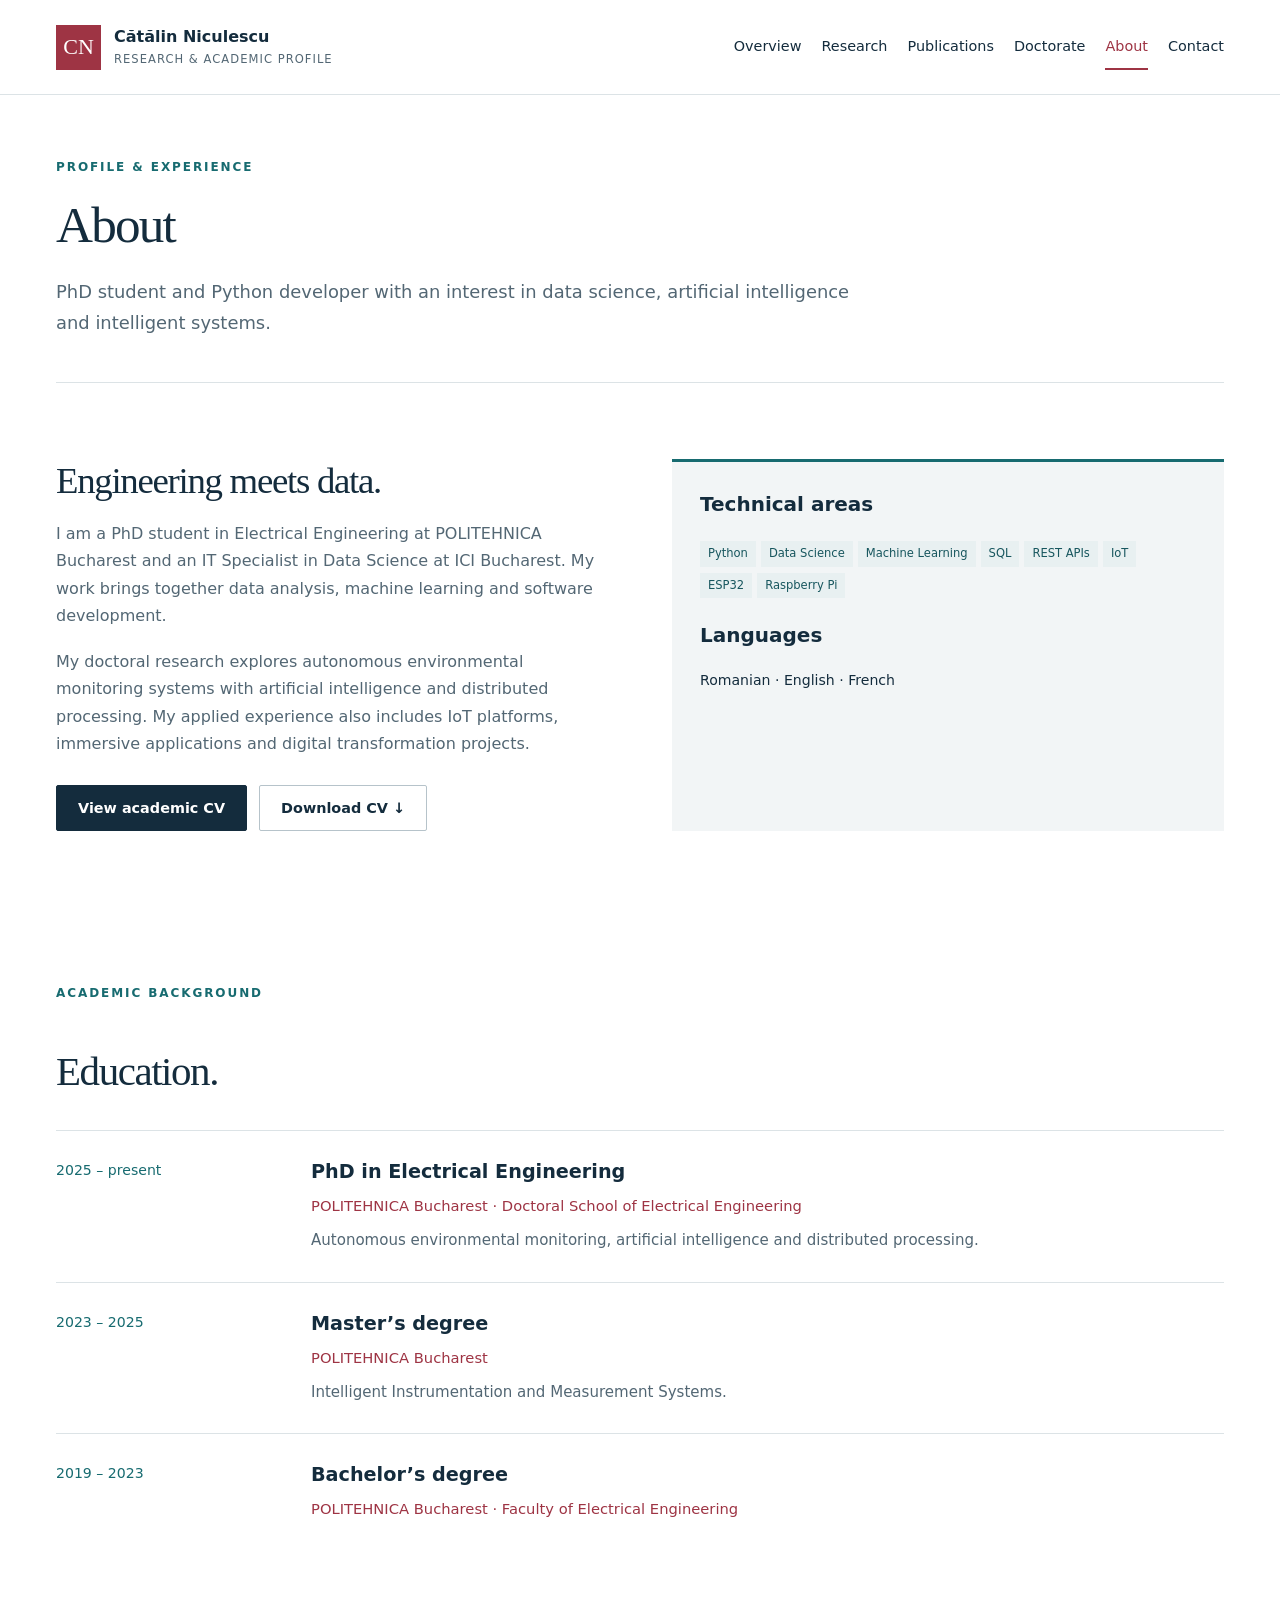
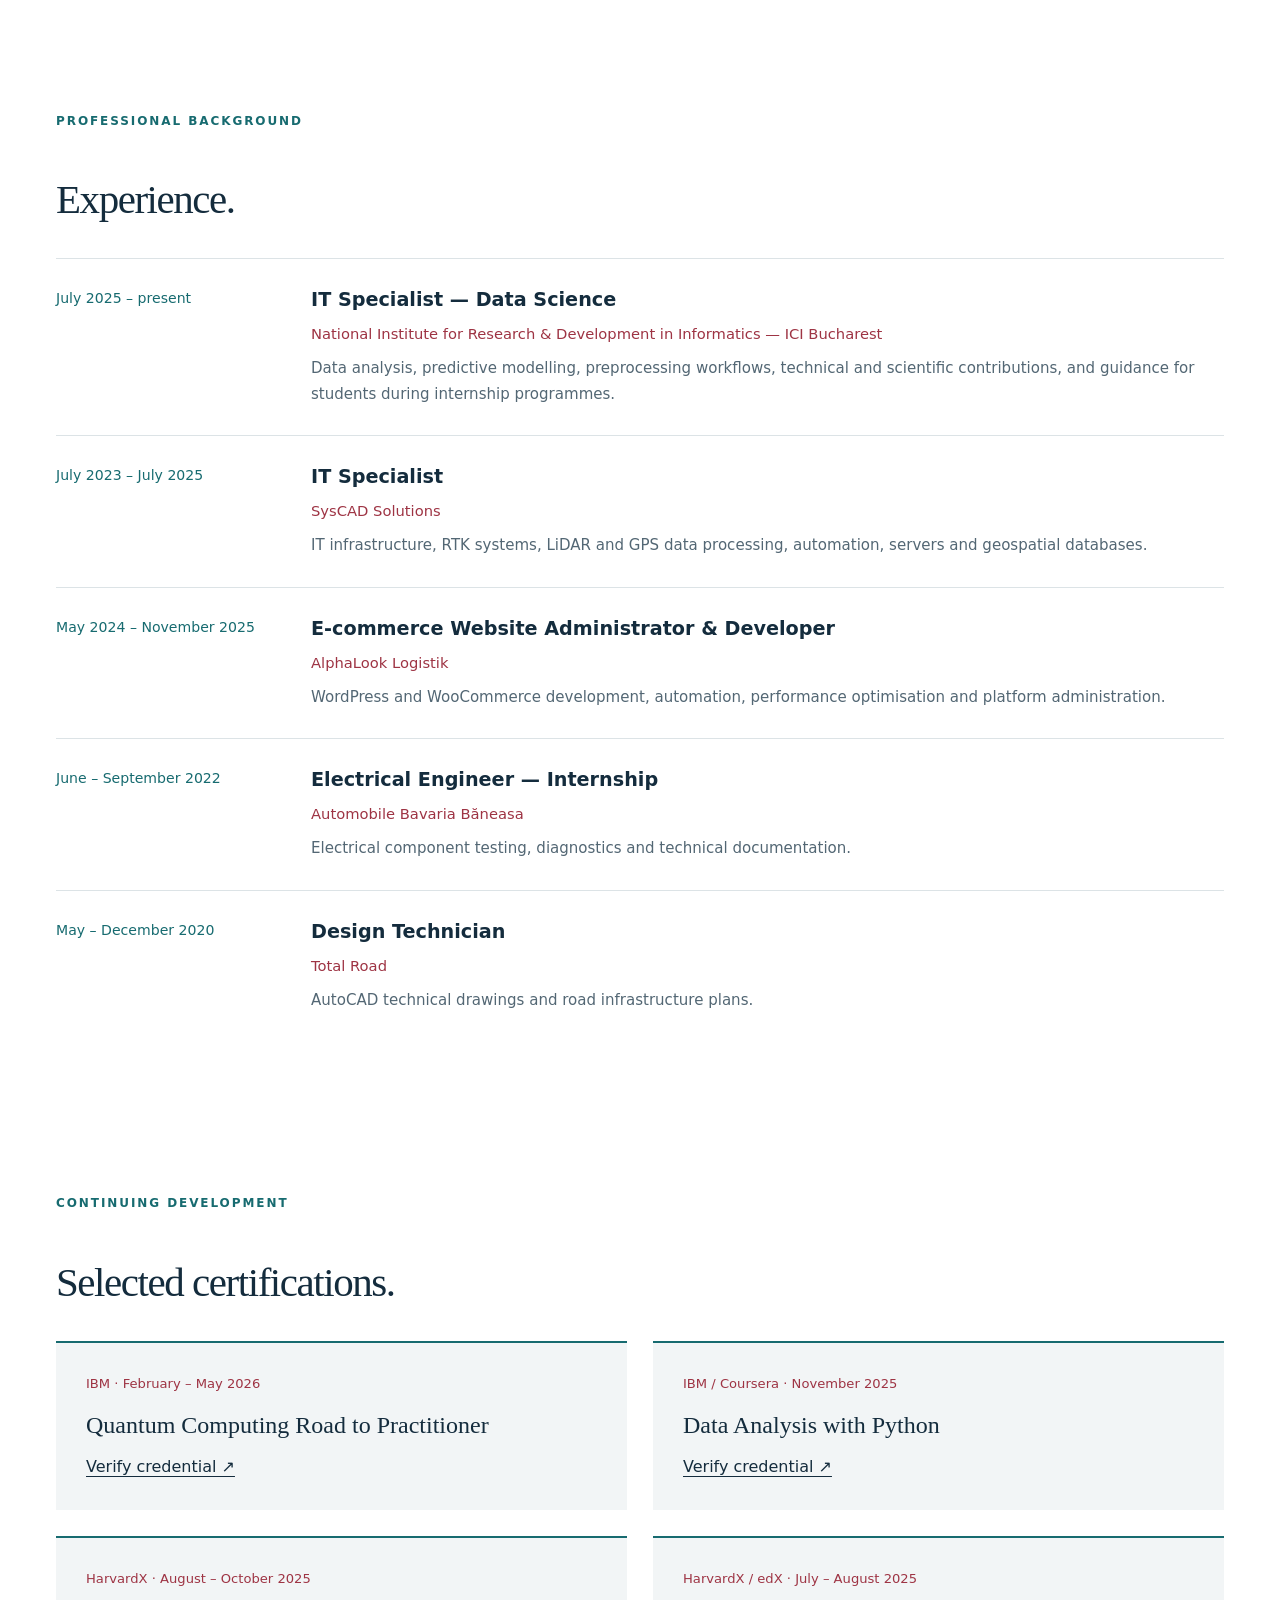
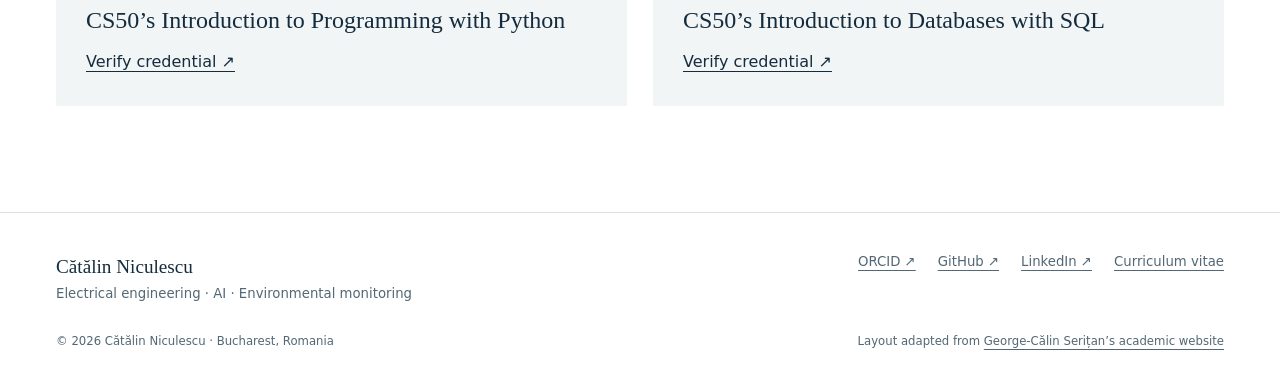
==== docs/about.html @ 5c2055f7 "Add academic website" ====
<!doctype html>
<html lang="en-GB"><head><meta charset="utf-8"><meta name="viewport" content="width=device-width, initial-scale=1"><meta name="description" content="About: Cătălin Niculescu, PhD student in Electrical Engineering and IT Specialist in Data Science at ICI Bucharest."><title>About | Cătălin Niculescu</title><link rel="icon" href="assets/favicon.svg" type="image/svg+xml"><link rel="stylesheet" href="styles.css"><script src="app.js" defer></script></head>
<body><a class="skip" href="#main">Skip to content</a>
<header class="header"><div class="wrap header-inner"><a class="brand" href="index.html"><span class="monogram">CN</span><span class="brand-name">Cătălin Niculescu<small>Research &amp; academic profile</small></span></a><button class="menu-toggle" aria-expanded="false" aria-controls="navigation" type="button">Menu</button><nav id="navigation" class="nav" aria-label="Main navigation"><a href="index.html">Overview</a><a href="research.html">Research</a><a href="publications.html">Publications</a><a href="doctorate.html">Doctorate</a><a href="about.html" aria-current="page">About</a><a href="contact.html">Contact</a></nav></div></header>
<main id="main"><section class="wrap page-intro"><p class="eyebrow">Profile &amp; experience</p><h1>About</h1><p class="lead">PhD student and Python developer with an interest in data science, artificial intelligence and intelligent systems.</p></section><section class="section wrap two-col"><div class="prose"><h2>Engineering meets data.</h2><p>I am a PhD student in Electrical Engineering at POLITEHNICA Bucharest and an IT Specialist in Data Science at ICI Bucharest. My work brings together data analysis, machine learning and software development.</p><p>My doctoral research explores autonomous environmental monitoring systems with artificial intelligence and distributed processing. My applied experience also includes IoT platforms, immersive applications and digital transformation projects.</p><div class="buttons"><a class="button" href="cv.html">View academic CV</a><a class="button secondary" href="assets/CV_Niculescu_Catalin.pdf" download>Download CV ↓</a></div></div><div class="fact-panel"><h3>Technical areas</h3><p><span class="tag">Python</span><span class="tag">Data Science</span><span class="tag">Machine Learning</span><span class="tag">SQL</span><span class="tag">REST APIs</span><span class="tag">IoT</span><span class="tag">ESP32</span><span class="tag">Raspberry Pi</span></p><h3>Languages</h3><p>Romanian · English · French</p></div></section><section class="section wrap"><p class="eyebrow">Academic background</p><h2>Education.</h2><div class="timeline-row"><div class="date">2025 – present</div><div><h3>PhD in Electrical Engineering</h3><p class="org">POLITEHNICA Bucharest · Doctoral School of Electrical Engineering</p><p>Autonomous environmental monitoring, artificial intelligence and distributed processing.</p></div></div><div class="timeline-row"><div class="date">2023 – 2025</div><div><h3>Master’s degree</h3><p class="org">POLITEHNICA Bucharest</p><p>Intelligent Instrumentation and Measurement Systems.</p></div></div><div class="timeline-row"><div class="date">2019 – 2023</div><div><h3>Bachelor’s degree</h3><p class="org">POLITEHNICA Bucharest · Faculty of Electrical Engineering</p></div></div></section><section class="section wrap"><p class="eyebrow">Professional background</p><h2>Experience.</h2><div class="timeline-row"><div class="date">July 2025 – present</div><div><h3>IT Specialist — Data Science</h3><p class="org">National Institute for Research &amp; Development in Informatics — ICI Bucharest</p><p>Data analysis, predictive modelling, preprocessing workflows, technical and scientific contributions, and guidance for students during internship programmes.</p></div></div><div class="timeline-row"><div class="date">July 2023 – July 2025</div><div><h3>IT Specialist</h3><p class="org">SysCAD Solutions</p><p>IT infrastructure, RTK systems, LiDAR and GPS data processing, automation, servers and geospatial databases.</p></div></div><div class="timeline-row"><div class="date">May 2024 – November 2025</div><div><h3>E-commerce Website Administrator &amp; Developer</h3><p class="org">AlphaLook Logistik</p><p>WordPress and WooCommerce development, automation, performance optimisation and platform administration.</p></div></div><div class="timeline-row"><div class="date">June – September 2022</div><div><h3>Electrical Engineer — Internship</h3><p class="org">Automobile Bavaria Băneasa</p><p>Electrical component testing, diagnostics and technical documentation.</p></div></div><div class="timeline-row"><div class="date">May – December 2020</div><div><h3>Design Technician</h3><p class="org">Total Road</p><p>AutoCAD technical drawings and road infrastructure plans.</p></div></div></section><section class="section wrap"><p class="eyebrow">Continuing development</p><h2>Selected certifications.</h2><div class="course-list"><article class="course"><small>IBM · February – May 2026</small><h3>Quantum Computing Road to Practitioner</h3><a href="https://www.credly.com/badges/038b509b-4d91-49ab-8b34-48683d3fcb1f/linked_in_profile">Verify credential ↗</a></article><article class="course"><small>IBM / Coursera · November 2025</small><h3>Data Analysis with Python</h3><a href="https://coursera.org/verify/0F07CMJU3FM">Verify credential ↗</a></article><article class="course"><small>HarvardX · August – October 2025</small><h3>CS50’s Introduction to Programming with Python</h3><a href="https://cs50.harvard.edu/certificates/dea25fdb-5137-4205-8a76-9cec386d100c">Verify credential ↗</a></article><article class="course"><small>HarvardX / edX · July – August 2025</small><h3>CS50’s Introduction to Databases with SQL</h3><a href="https://courses.edx.org/certificates/6bea7779d0f944baaa584b8f89e5f75b">Verify credential ↗</a></article></div></section></main>
<footer class="footer"><div class="wrap"><div class="footer-top"><div><strong>Cătălin Niculescu</strong><br>Electrical engineering · AI · Environmental monitoring</div><nav aria-label="Academic profiles"><a href="https://orcid.org/0009-0007-1769-9398" rel="me">ORCID ↗</a><a href="https://github.com/Cata2509" rel="me">GitHub ↗</a><a href="https://www.linkedin.com/in/catalin-niculescu-092246294/" rel="me">LinkedIn ↗</a><a href="cv.html">Curriculum vitae</a></nav></div><div class="footer-bottom"><span>© 2026 Cătălin Niculescu · Bucharest, Romania</span><span>Layout adapted from <a href="https://serigc.github.io/academic-website/index.html">George-Călin Serițan’s academic website</a></span></div></div></footer></body></html>
---- docs/styles.css ----
:root{--ink:#142c3d;--muted:#536774;--paper:#fff;--subtle:#f2f5f6;--line:#dce3e6;--accent:#9e3444;--teal:#176b70;--dark:#142f40;--serif:Georgia,'Times New Roman',serif;--sans:Inter,system-ui,-apple-system,BlinkMacSystemFont,'Segoe UI',sans-serif}*{box-sizing:border-box}html{scroll-behavior:smooth;scroll-padding-top:100px}body{margin:0;font:16px/1.7 var(--sans);color:var(--ink);background:var(--paper)}a{color:inherit;text-underline-offset:4px}a:hover{color:var(--accent)}img{max-width:100%;display:block}button,input,select{font:inherit}button,a,input,select,summary{touch-action:manipulation}button{cursor:pointer}button:focus-visible,a:focus-visible,input:focus-visible,select:focus-visible,summary:focus-visible{outline:3px solid #ce8f33;outline-offset:5px}h1,h2,h3,h4,p{margin-top:0}h1,h2,h3{line-height:1.17}h1,h2{font-family:var(--serif);font-weight:400;letter-spacing:-.035em}h1{font-size:clamp(2.6rem,5vw,4.7rem)}h2{font-size:clamp(2rem,3.2vw,3.1rem)}h3{font-size:1.25rem;line-height:1.4}p{margin-bottom:1.2rem}small{font-size:.82rem}.wrap{width:min(1216px,calc(100% - 112px));margin-inline:auto}.skip{position:fixed;left:10px;top:-100px;background:white;z-index:100;padding:10px}.skip:focus{top:10px}.review-strip{background:var(--dark);color:#dce8ed;font-size:.78rem;letter-spacing:.04em;display:flex;justify-content:center;gap:16px;padding:6px 20px}.review-strip a{color:#fff}.header{background:rgba(255,255,255,.98);border-bottom:1px solid var(--line);position:sticky;top:0;z-index:10}.header-inner{display:flex;align-items:center;justify-content:space-between;min-height:94px;gap:22px}.brand{display:flex;align-items:center;gap:13px;text-decoration:none;font-weight:600;line-height:1.3}.monogram{display:grid;place-items:center;width:45px;height:45px;background:var(--accent);color:#fff;font:22px var(--serif)}.brand small{display:block;font-weight:400;font-size:.72rem;letter-spacing:.09em;color:var(--muted);margin-top:4px;text-transform:uppercase}.nav{display:flex;align-items:center;gap:28px}.nav a{font-size:.9rem;text-decoration:none;padding:10px 0;border-bottom:2px solid transparent}.nav a[aria-current=page]{color:var(--accent);border-color:var(--accent)}.menu-toggle{display:none;border:1px solid var(--line);background:white;padding:6px 13px;border-radius:3px;color:var(--ink)}.eyebrow{font-size:.75rem;letter-spacing:.16em;text-transform:uppercase;font-weight:650;color:var(--teal);margin-bottom:22px}.hero{display:grid;grid-template-columns:1fr .67fr;gap:88px;align-items:center;padding:72px 0 66px}.hero h1{margin:0 0 18px}.hero .position{font-size:1.05rem;font-weight:600;color:var(--accent);margin-bottom:22px}.hero .lead{font-size:1.2rem;max-width:620px;line-height:1.65;color:var(--muted)}.hero-portrait{padding:14px;border:1px solid #adc4c9;background:var(--paper)}.hero-portrait figure{position:relative;margin:0;background:var(--subtle)}.hero-portrait img{width:100%;height:auto;object-fit:contain;object-position:center}.portrait-caption{display:flex;flex-wrap:wrap;gap:4px 12px;justify-content:space-between;padding:12px 17px;background:var(--dark);color:#fff;font-size:.74rem;letter-spacing:.04em}.buttons{display:flex;gap:12px;flex-wrap:wrap;margin-top:28px}.button{display:inline-flex;align-items:center;justify-content:center;gap:9px;min-height:46px;padding:10px 21px;border:1px solid var(--ink);text-decoration:none;font-size:.9rem;font-weight:550;background:var(--ink);color:#fff;border-radius:2px;line-height:1.4}.button:hover{background:var(--accent);border-color:var(--accent);color:#fff}.button.secondary{background:transparent;color:var(--ink);border-color:#b6c3ca}.button.secondary:hover{border-color:var(--accent);color:var(--accent)}.profile-links{display:flex;flex-wrap:wrap;gap:23px;margin-top:25px;font-size:.83rem}.profile-links a{color:var(--muted);text-decoration:none;border-bottom:1px solid #bac9cf}.metrics{border-top:1px solid var(--line);border-bottom:1px solid var(--line);display:grid;grid-template-columns:repeat(4,1fr);padding:25px 0}.metric{padding:0 30px;border-right:1px solid var(--line)}.metric:first-child{padding-left:0}.metric:last-child{border:0}.metric strong{font:2.65rem var(--serif);display:block}.metric span{font-size:.82rem;color:var(--muted)}.metric-note{font-size:.72rem;color:var(--muted);padding-top:12px}.section{padding:76px 0}.section-head{display:flex;align-items:end;justify-content:space-between;gap:32px;margin-bottom:34px}.section-head h2{margin-bottom:0}.section-head .eyebrow{margin-bottom:10px}.text-link{color:var(--teal);font-size:.88rem;white-space:nowrap}.themes{display:grid;grid-template-columns:repeat(3,1fr);gap:42px}.theme{border-top:2px solid var(--teal);padding-top:22px}.theme .num{font:1rem var(--serif);color:var(--accent);margin-bottom:26px;display:block}.theme h3{font:1.65rem/1.22 var(--serif)}.theme p{color:var(--muted);font-size:.95rem}.theme a{font-size:.84rem}.dark-section{background:var(--dark);color:white}.dark-section .eyebrow{color:#9cd5d0}.dark-section .text-link{color:#d7e8eb}.project-feature{display:grid;grid-template-columns:160px 1fr 220px;gap:40px;border-top:1px solid #3e5665;padding:29px 0;align-items:start}.project-feature .name{font:1.65rem var(--serif);color:white;text-decoration:none}.project-feature h3{font-weight:500;font-size:1.15rem;margin-bottom:8px}.project-feature p{color:#b9cbd5;font-size:.9rem;margin:0}.project-feature .role{text-align:right;font-size:.82rem;color:#b9cbd5}.role strong{display:block;color:inherit;font-weight:600}.role small{display:block;margin-top:8px}.pub-list{border-top:1px solid var(--line)}.pub-row{display:grid;grid-template-columns:67px 1fr;gap:25px;padding:28px 0;border-bottom:1px solid var(--line)}.pub-year{font-family:var(--serif);font-size:1.4rem;color:var(--muted)}.pub-row h3{font:1.25rem/1.4 var(--serif);margin:7px 0 10px;letter-spacing:0}.pub-row h3 a{text-decoration:none}.pub-meta{font-size:.74rem;color:var(--teal);text-transform:uppercase;letter-spacing:.06em}.pub-authors{font-size:.85rem;color:var(--muted);margin-bottom:8px}.pub-venue{font-size:.88rem;margin-bottom:10px}.pub-actions{display:flex;flex-wrap:wrap;gap:20px;font-size:.8rem}.pub-actions a{color:var(--teal)}.pub-detail{margin-top:12px}.pub-detail summary{font-size:.84rem;color:var(--teal);cursor:pointer;width:fit-content}.pub-detail-body{margin-top:15px;background:var(--subtle);padding:20px;font-size:.9rem}.pub-detail-body p:last-child{margin-bottom:0}.pub-detail-body dl{margin:0 0 12px}.pub-detail-body dt{font-weight:600;float:left;margin-right:7px}.pub-detail-body dd{margin-left:0;overflow-wrap:anywhere}.callout{background:var(--subtle);padding:40px 46px;display:flex;align-items:center;justify-content:space-between;gap:40px}.callout h2{font-size:2rem;margin-bottom:8px}.callout p{margin:0;color:var(--muted)}.footer{border-top:1px solid var(--line);margin-top:30px;padding:38px 0 28px;font-size:.83rem;color:var(--muted)}.footer-top{display:flex;justify-content:space-between;gap:35px}.footer strong{font-family:var(--serif);font-size:1.2rem;color:var(--ink);font-weight:400}.footer nav{display:flex;flex-wrap:wrap;gap:22px}.footer-bottom{font-size:.73rem;margin-top:26px;display:flex;justify-content:space-between;gap:20px}.page-intro{padding:62px 0 44px;border-bottom:1px solid var(--line)}.page-intro h1{font-size:clamp(2.6rem,4vw,3.8rem);margin-bottom:22px}.page-intro .lead{font-size:1.12rem;color:var(--muted);max-width:800px;margin-bottom:0}.page-intro .eyebrow{margin-bottom:18px}.filters{display:flex;gap:16px;align-items:end;padding:27px 0;flex-wrap:wrap}.filters label{display:flex;flex-direction:column;gap:7px;font-size:.78rem;font-weight:600}.filters .search-field{flex:1;min-width:220px}.filters input,.filters select{padding:11px 13px;min-height:47px;border:1px solid #b8c8ce;border-radius:2px;background:#fff;color:var(--ink);font-size:.9rem}.filter-count{font-size:.82rem;color:var(--muted);display:flex;justify-content:space-between;gap:20px;padding-bottom:18px}.empty{padding:44px;background:var(--subtle);text-align:center}.project-grid{display:grid;grid-template-columns:1fr 1fr;gap:28px}.project-card{border:1px solid var(--line);padding:32px;position:relative;display:flex;flex-direction:column}.project-card.director{border-top:3px solid var(--accent)}.project-card .eyebrow{margin-bottom:15px}.project-card h2{font-size:2rem;margin-bottom:12px}.project-card h2 a{text-decoration:none}.project-card h3{font-size:1rem;font-weight:500;color:var(--muted);margin-bottom:19px}.project-card p{font-size:.92rem}.project-card .project-meta{font-size:.8rem;color:var(--muted);border-top:1px solid var(--line);padding-top:16px;margin-top:auto;display:flex;justify-content:space-between;gap:15px}.project-card .text-link{display:inline-block;margin-top:18px}.project-detail{display:grid;grid-template-columns:1fr 310px;gap:65px;align-items:start}.prose{max-width:810px}.prose h2{font-size:2rem;margin:38px 0 18px}.prose h2:first-child{margin-top:0}.prose p,.prose li{color:var(--muted)}.prose li{margin-bottom:12px}.prose ul{padding-left:22px}.fact-panel{background:var(--subtle);padding:28px;font-size:.88rem;border-top:3px solid var(--teal)}.fact-panel dt{font-size:.72rem;letter-spacing:.09em;text-transform:uppercase;font-weight:650;color:var(--teal);margin-bottom:4px}.fact-panel dd{margin:0 0 22px;overflow-wrap:anywhere}.fact-panel dd:last-child{margin-bottom:0}.breadcrumb{font-size:.83rem;color:var(--muted);padding-top:30px}.timeline-row{display:grid;grid-template-columns:220px 1fr;gap:35px;border-top:1px solid var(--line);padding:28px 0}.timeline-row .date{font-size:.88rem;color:var(--teal)}.timeline-row h3{font-size:1.2rem;margin-bottom:7px}.timeline-row .org{color:var(--accent);font-size:.92rem;margin-bottom:10px}.timeline-row p{color:var(--muted);font-size:.94rem;margin-bottom:0}.two-col{display:grid;grid-template-columns:1fr 1fr;gap:64px}.two-col h2{font-size:2.3rem}.affiliations{display:grid;grid-template-columns:1.5fr 1fr 1fr;gap:36px;margin-top:24px}.affiliations>div{min-width:0}.society-label{font-size:.85rem;font-weight:600;margin:18px 0 7px}.society-list{padding-left:20px;margin:0;font-size:.85rem;color:var(--muted)}.society-list li{margin-bottom:7px}.affiliations strong{display:block;font:1.6rem var(--serif)}.affiliations span{font-size:.86rem;color:var(--muted)}.course-list{display:grid;grid-template-columns:1fr 1fr;gap:26px}.course{background:var(--subtle);padding:30px;border-top:2px solid var(--teal)}.course h3{font:1.5rem var(--serif);margin-bottom:14px}.course p{font-size:.94rem;color:var(--muted);margin:0}.course small{display:block;color:var(--accent);margin-bottom:17px}.bar-chart{display:flex;gap:8px;align-items:end;height:145px;margin:34px 0 20px;padding-bottom:25px;border-bottom:1px solid var(--line)}.bar-wrap{height:100%;flex:1;display:flex;align-items:center;justify-content:end;flex-direction:column;position:relative}.bar{width:100%;max-width:60px;background:var(--teal);min-height:4px}.bar-count{font-size:.72rem;line-height:1.4;margin-bottom:5px;color:var(--muted)}.bar-label{font-size:.72rem;position:absolute;bottom:-23px}.tag{font-size:.72rem;background:#e8f0f1;color:#17565e;padding:3px 8px;display:inline-block;margin:3px 5px 3px 0}.contact-grid{display:grid;grid-template-columns:1fr 1fr;gap:60px}.contact-card{padding:30px 0;border-bottom:1px solid var(--line)}.contact-card h2{font:1.7rem var(--serif);margin-bottom:12px}.contact-card p{color:var(--muted)}.contact-card a{overflow-wrap:anywhere}.figure-note{font-size:.8rem;color:var(--muted)}.research-flow{display:grid;grid-template-columns:repeat(3,1fr);gap:0;border:1px solid var(--line);margin-top:24px}.research-flow div{padding:30px;border-right:1px solid var(--line);background:var(--subtle)}.research-flow div:last-child{border:0}.research-flow strong{font:1.45rem var(--serif);display:block;margin:12px 0}.research-flow span{font-size:.84rem;color:var(--muted)}[hidden]{display:none!important}.cv-page .review-strip,.cv-page .header,.cv-page .footer{display:none}.cv-page .page-intro{padding-top:48px}.cv-page .wrap{max-width:1000px}.cv-contact{font-size:.92rem;color:var(--muted)}.cv-page h1{font-size:2.8rem}.cv-page .section{padding:30px 0}.cv-page h2{font-size:1.9rem}.cv-page .timeline-row{padding:16px 0;grid-template-columns:180px 1fr}.cv-page .timeline-row p{font-size:.87rem}.top-link{font-size:.8rem}
@media(min-width:1450px){.hero{gap:115px}}
@media(max-width:1050px){.wrap{width:calc(100% - 64px)}.nav{gap:17px}.brand .brand-name{display:none}.hero{gap:40px;grid-template-columns:1.15fr .85fr}.project-feature{grid-template-columns:130px 1fr 170px;gap:25px}.project-detail{gap:35px;grid-template-columns:1fr 280px}}
@media(max-width:740px){.wrap{width:calc(100% - 40px)}.review-strip{font-size:.7rem;gap:12px}.header-inner{min-height:74px}.brand .brand-name{display:block;font-size:.85rem}.brand small{font-size:.6rem}.monogram{width:37px;height:37px;font-size:19px}.menu-toggle{display:block}.nav{display:none;position:absolute;left:0;right:0;top:100%;padding:20px;background:white;border-bottom:1px solid var(--line);box-shadow:0 6px 12px #0001;flex-wrap:wrap;gap:10px 24px}.nav.open{display:flex}.nav a{font-size:1rem}.hero{padding:40px 0;grid-template-columns:1fr;gap:35px}.hero h1{font-size:3.1rem}.hero .lead{font-size:1.06rem}.hero-portrait{max-width:390px;width:100%;margin-inline:auto}.hero .eyebrow{font-size:.68rem}.metrics{grid-template-columns:1fr 1fr;row-gap:25px}.metric,.metric:first-child{padding:0 15px}.metric:nth-child(2){border-right:0}.metric strong{font-size:2.25rem}.metric span{font-size:.75rem}.metric-note{font-size:.7rem}.section{padding:48px 0}.section-head{align-items:start;gap:16px;flex-direction:column}.themes{grid-template-columns:1fr;gap:27px}.theme .num{margin-bottom:13px}.theme h3{font-size:1.5rem}.project-feature{grid-template-columns:1fr;gap:12px;padding:25px 0}.project-feature .role{text-align:left}.role small{margin-top:3px}.project-grid,.course-list,.two-col,.contact-grid{grid-template-columns:1fr;gap:24px}.project-card{padding:24px}.project-card h2{font-size:1.8rem}.project-detail{grid-template-columns:1fr;gap:32px}.fact-panel{order:-1}.project-detail .fact-panel dl{display:grid;grid-template-columns:1fr}.pub-row{grid-template-columns:45px 1fr;gap:13px;padding:23px 0}.pub-year{font-size:1.15rem}.pub-row h3{font-size:1.12rem}.pub-authors{font-size:.82rem;overflow-wrap:anywhere}.pub-detail-body{padding:16px}.pub-actions{gap:13px}.page-intro{padding:42px 0 30px}.page-intro h1{font-size:2.6rem}.page-intro .lead{font-size:1rem}.filters{gap:12px}.filters label{flex:1;min-width:125px}.filters .search-field{min-width:100%}.filters select{max-width:100%;width:100%}.timeline-row,.cv-page .timeline-row{grid-template-columns:1fr;gap:9px;padding:23px 0}.timeline-row .date{font-size:.8rem}.callout{padding:30px;flex-direction:column;align-items:start;gap:20px}.callout .buttons{margin:0}.footer-top,.footer-bottom{flex-direction:column;gap:20px}.footer nav{gap:15px}.footer-bottom{margin-top:22px}.research-flow{grid-template-columns:1fr}.research-flow div{border-right:0;border-bottom:1px solid var(--line);padding:22px}.bar-chart{gap:5px}.bar-label{font-size:.6rem;transform:rotate(-45deg);bottom:-25px}.affiliations{grid-template-columns:1fr;gap:25px}}
@media(prefers-reduced-motion:reduce){html{scroll-behavior:auto}*{animation:none!important;transition:none!important}}
@media print{body{font-size:10pt;background:white}.header,.review-strip,.footer,.filters,.buttons,.menu-toggle,.no-print{display:none!important}.wrap{width:100%;max-width:none}.section{padding:16px 0}.page-intro{padding:20px 0}.timeline-row{break-inside:avoid}.pub-row{break-inside:avoid}.project-card{break-inside:avoid}h1{font-size:30pt}h2{font-size:22pt}a{text-decoration:none}.dark-section{background:white;color:var(--ink)}.dark-section *{color:var(--ink)!important}.cv-page .timeline-row{padding:12px 0}.cv-page .wrap{max-width:none}details:not([open]) .pub-detail-body{display:none}}

.project-card .project-title{font:2rem/1.2 var(--serif);color:var(--ink);margin:0 0 16px}.project-title a{text-decoration:none}.project-group{margin:52px 0 28px}.project-card p{overflow-wrap:anywhere}.project-meta{flex-wrap:wrap}.project-card .text-link{white-space:normal}.citation{overflow-wrap:anywhere}.hero-portrait{max-width:440px}.project-detail h1{overflow-wrap:anywhere}@media(max-width:740px){.project-card .project-title{font-size:1.7rem}}

.citation{margin:10px 0;overflow-wrap:anywhere}.project-entry{padding:22px 0;border-bottom:1px solid var(--line);overflow-wrap:anywhere}.project-entry p{margin:0}.section>h2{margin-top:45px}.hero-portrait{max-width:420px}.nav{gap:20px}@media print{.header,.footer,button{display:none!important}.section{padding:20px 0}.wrap{width:100%}.timeline-row{break-inside:avoid}}

/* Student profile additions. */
.visually-hidden{position:absolute;width:1px;height:1px;padding:0;margin:-1px;overflow:hidden;clip:rect(0,0,0,0);white-space:nowrap;border:0}.working-title{border-left:3px solid var(--accent);padding:10px 15px;background:var(--subtle);font-size:.87rem}.document-note{border-top:1px solid var(--line);padding:24px 0;color:var(--muted)}.document-list{list-style:none;padding:0}.document-list li{display:flex;justify-content:space-between;gap:24px;padding:22px 0;border-top:1px solid var(--line)}.publication-section{padding-top:10px}.filter-count a{color:var(--teal)}.nav a,.brand-name{white-space:nowrap}.callout>.button{flex-shrink:0}.prose h2[lang=ro]{font-size:clamp(1.7rem,2.6vw,2.5rem);overflow-wrap:break-word}.project-detail>div{min-width:0}.hero-portrait img{aspect-ratio:1;object-fit:cover}.project-feature .role a{color:#d7e8eb}.cv-contact a{overflow-wrap:anywhere}@media(max-width:740px){.callout>.button{align-self:flex-start}.nav a{padding:9px 0}.document-list li{display:block}.document-list span{display:block}}
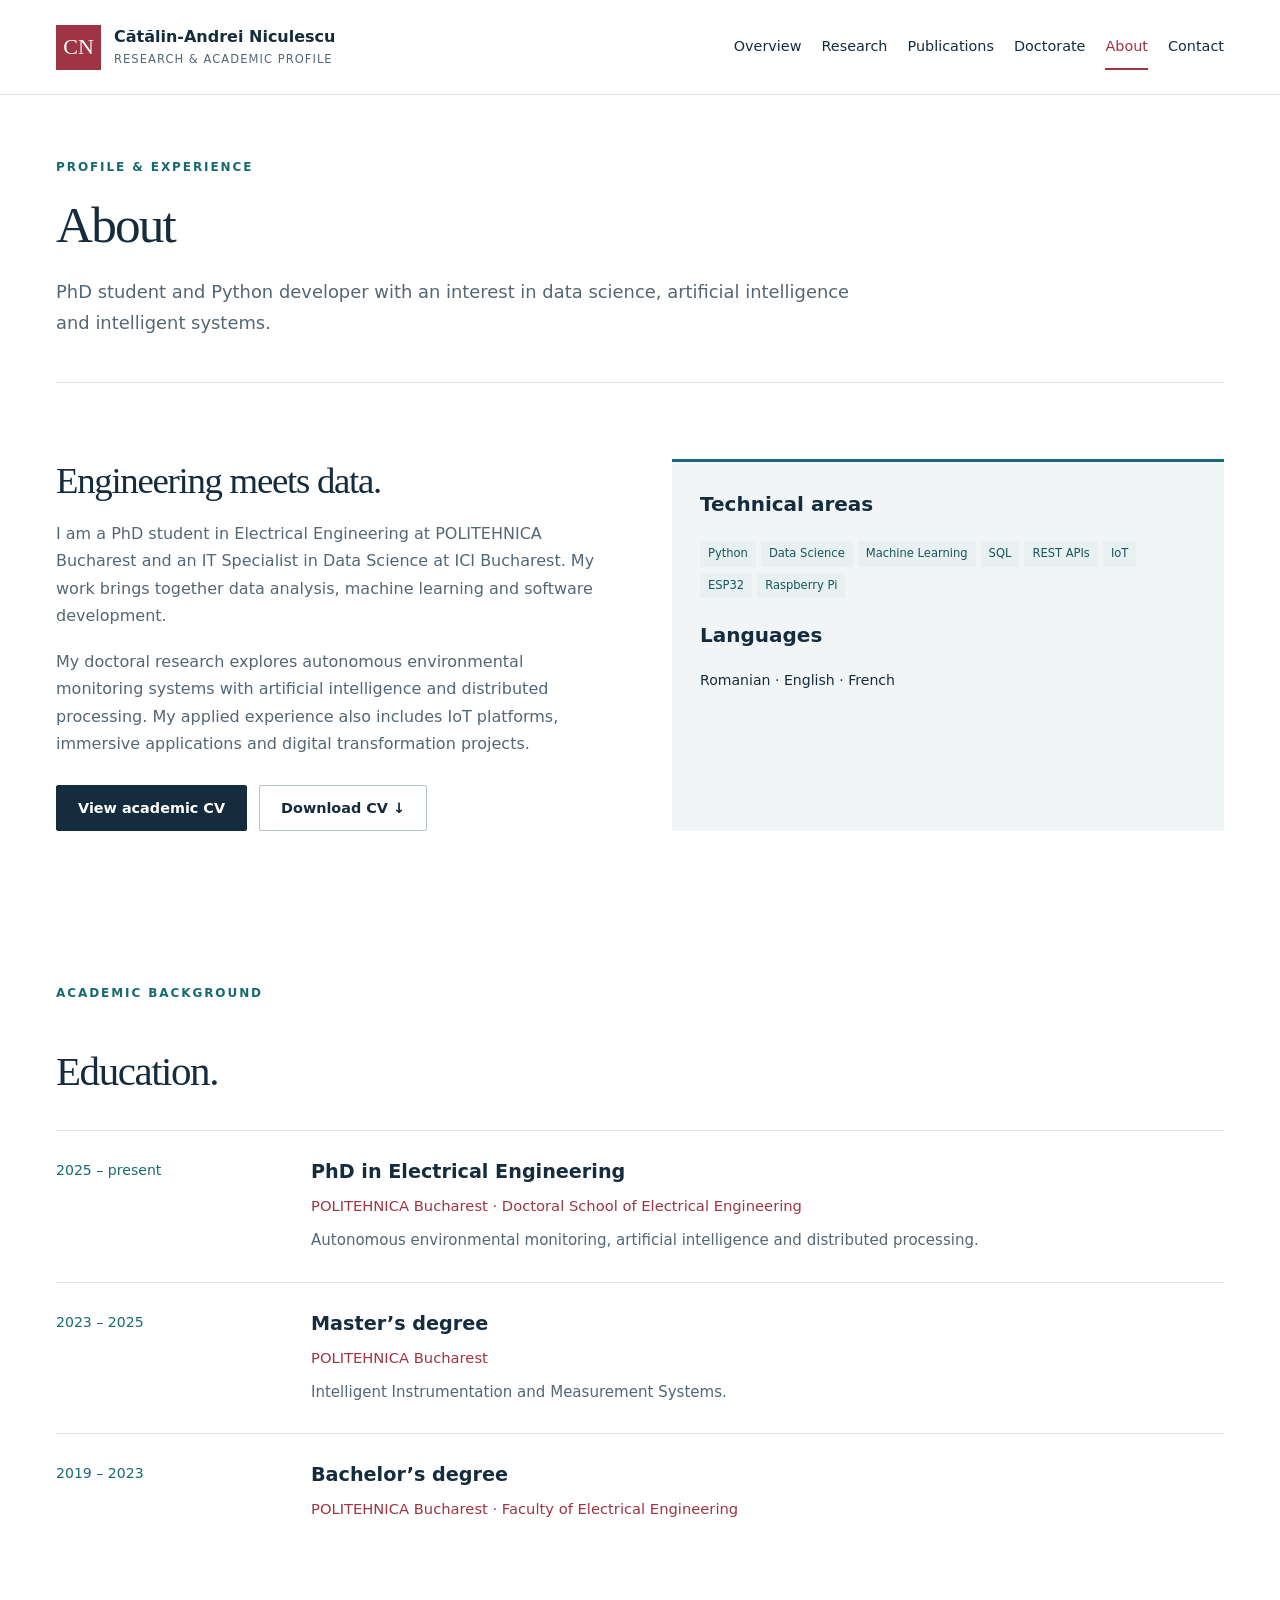
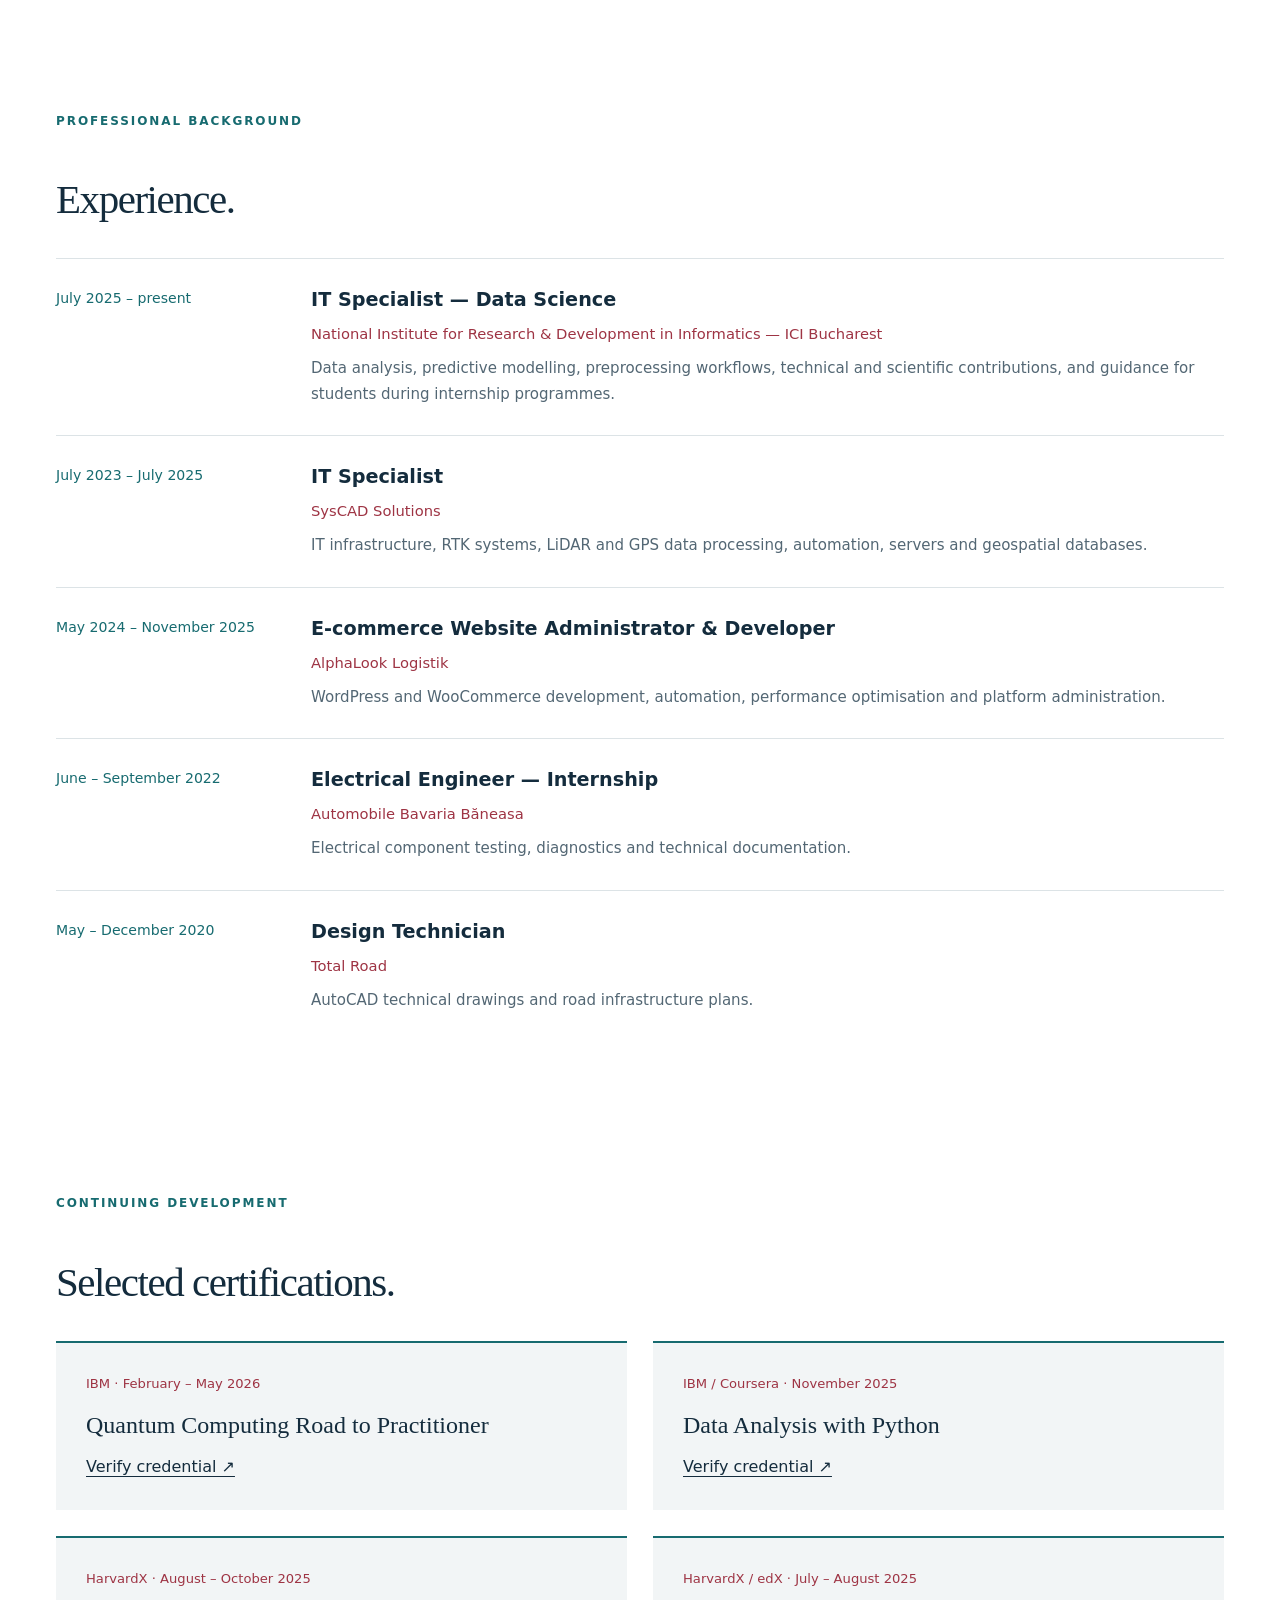
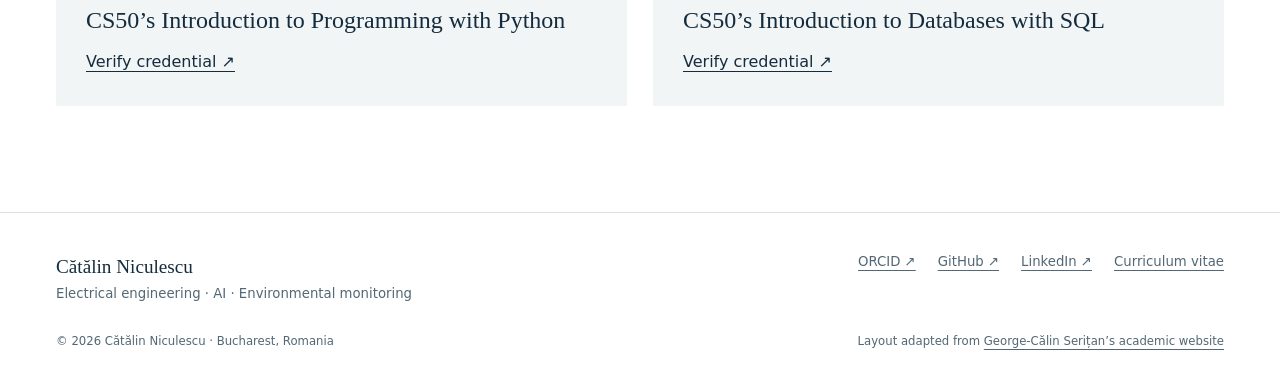
==== commit d14d4472: "Update about.html" ====
--- a/docs/about.html
+++ b/docs/about.html
@@ -1,6 +1,6 @@
 <!doctype html>
-<html lang="en-GB"><head><meta charset="utf-8"><meta name="viewport" content="width=device-width, initial-scale=1"><meta name="description" content="About: Cătălin Niculescu, PhD student in Electrical Engineering and IT Specialist in Data Science at ICI Bucharest."><title>About | Cătălin Niculescu</title><link rel="icon" href="assets/favicon.svg" type="image/svg+xml"><link rel="stylesheet" href="styles.css"><script src="app.js" defer></script></head>
+<html lang="en-GB"><head><meta charset="utf-8"><meta name="viewport" content="width=device-width, initial-scale=1"><meta name="description" content="About: Cătălin Niculescu, PhD student in Electrical Engineering and IT Specialist at ICI Bucharest."><title>About | Cătălin Niculescu</title><link rel="icon" href="assets/favicon.svg" type="image/svg+xml"><link rel="stylesheet" href="styles.css"><script src="app.js" defer></script></head>
 <body><a class="skip" href="#main">Skip to content</a>
-<header class="header"><div class="wrap header-inner"><a class="brand" href="index.html"><span class="monogram">CN</span><span class="brand-name">Cătălin Niculescu<small>Research &amp; academic profile</small></span></a><button class="menu-toggle" aria-expanded="false" aria-controls="navigation" type="button">Menu</button><nav id="navigation" class="nav" aria-label="Main navigation"><a href="index.html">Overview</a><a href="research.html">Research</a><a href="publications.html">Publications</a><a href="doctorate.html">Doctorate</a><a href="about.html" aria-current="page">About</a><a href="contact.html">Contact</a></nav></div></header>
+<header class="header"><div class="wrap header-inner"><a class="brand" href="index.html"><span class="monogram">CN</span><span class="brand-name">Cătălin-Andrei Niculescu<small>Research &amp; academic profile</small></span></a><button class="menu-toggle" aria-expanded="false" aria-controls="navigation" type="button">Menu</button><nav id="navigation" class="nav" aria-label="Main navigation"><a href="index.html">Overview</a><a href="research.html">Research</a><a href="publications.html">Publications</a><a href="doctorate.html">Doctorate</a><a href="about.html" aria-current="page">About</a><a href="contact.html">Contact</a></nav></div></header>
 <main id="main"><section class="wrap page-intro"><p class="eyebrow">Profile &amp; experience</p><h1>About</h1><p class="lead">PhD student and Python developer with an interest in data science, artificial intelligence and intelligent systems.</p></section><section class="section wrap two-col"><div class="prose"><h2>Engineering meets data.</h2><p>I am a PhD student in Electrical Engineering at POLITEHNICA Bucharest and an IT Specialist in Data Science at ICI Bucharest. My work brings together data analysis, machine learning and software development.</p><p>My doctoral research explores autonomous environmental monitoring systems with artificial intelligence and distributed processing. My applied experience also includes IoT platforms, immersive applications and digital transformation projects.</p><div class="buttons"><a class="button" href="cv.html">View academic CV</a><a class="button secondary" href="assets/CV_Niculescu_Catalin.pdf" download>Download CV ↓</a></div></div><div class="fact-panel"><h3>Technical areas</h3><p><span class="tag">Python</span><span class="tag">Data Science</span><span class="tag">Machine Learning</span><span class="tag">SQL</span><span class="tag">REST APIs</span><span class="tag">IoT</span><span class="tag">ESP32</span><span class="tag">Raspberry Pi</span></p><h3>Languages</h3><p>Romanian · English · French</p></div></section><section class="section wrap"><p class="eyebrow">Academic background</p><h2>Education.</h2><div class="timeline-row"><div class="date">2025 – present</div><div><h3>PhD in Electrical Engineering</h3><p class="org">POLITEHNICA Bucharest · Doctoral School of Electrical Engineering</p><p>Autonomous environmental monitoring, artificial intelligence and distributed processing.</p></div></div><div class="timeline-row"><div class="date">2023 – 2025</div><div><h3>Master’s degree</h3><p class="org">POLITEHNICA Bucharest</p><p>Intelligent Instrumentation and Measurement Systems.</p></div></div><div class="timeline-row"><div class="date">2019 – 2023</div><div><h3>Bachelor’s degree</h3><p class="org">POLITEHNICA Bucharest · Faculty of Electrical Engineering</p></div></div></section><section class="section wrap"><p class="eyebrow">Professional background</p><h2>Experience.</h2><div class="timeline-row"><div class="date">July 2025 – present</div><div><h3>IT Specialist — Data Science</h3><p class="org">National Institute for Research &amp; Development in Informatics — ICI Bucharest</p><p>Data analysis, predictive modelling, preprocessing workflows, technical and scientific contributions, and guidance for students during internship programmes.</p></div></div><div class="timeline-row"><div class="date">July 2023 – July 2025</div><div><h3>IT Specialist</h3><p class="org">SysCAD Solutions</p><p>IT infrastructure, RTK systems, LiDAR and GPS data processing, automation, servers and geospatial databases.</p></div></div><div class="timeline-row"><div class="date">May 2024 – November 2025</div><div><h3>E-commerce Website Administrator &amp; Developer</h3><p class="org">AlphaLook Logistik</p><p>WordPress and WooCommerce development, automation, performance optimisation and platform administration.</p></div></div><div class="timeline-row"><div class="date">June – September 2022</div><div><h3>Electrical Engineer — Internship</h3><p class="org">Automobile Bavaria Băneasa</p><p>Electrical component testing, diagnostics and technical documentation.</p></div></div><div class="timeline-row"><div class="date">May – December 2020</div><div><h3>Design Technician</h3><p class="org">Total Road</p><p>AutoCAD technical drawings and road infrastructure plans.</p></div></div></section><section class="section wrap"><p class="eyebrow">Continuing development</p><h2>Selected certifications.</h2><div class="course-list"><article class="course"><small>IBM · February – May 2026</small><h3>Quantum Computing Road to Practitioner</h3><a href="https://www.credly.com/badges/038b509b-4d91-49ab-8b34-48683d3fcb1f/linked_in_profile">Verify credential ↗</a></article><article class="course"><small>IBM / Coursera · November 2025</small><h3>Data Analysis with Python</h3><a href="https://coursera.org/verify/0F07CMJU3FM">Verify credential ↗</a></article><article class="course"><small>HarvardX · August – October 2025</small><h3>CS50’s Introduction to Programming with Python</h3><a href="https://cs50.harvard.edu/certificates/dea25fdb-5137-4205-8a76-9cec386d100c">Verify credential ↗</a></article><article class="course"><small>HarvardX / edX · July – August 2025</small><h3>CS50’s Introduction to Databases with SQL</h3><a href="https://courses.edx.org/certificates/6bea7779d0f944baaa584b8f89e5f75b">Verify credential ↗</a></article></div></section></main>
-<footer class="footer"><div class="wrap"><div class="footer-top"><div><strong>Cătălin Niculescu</strong><br>Electrical engineering · AI · Environmental monitoring</div><nav aria-label="Academic profiles"><a href="https://orcid.org/0009-0007-1769-9398" rel="me">ORCID ↗</a><a href="https://github.com/Cata2509" rel="me">GitHub ↗</a><a href="https://www.linkedin.com/in/catalin-niculescu-092246294/" rel="me">LinkedIn ↗</a><a href="cv.html">Curriculum vitae</a></nav></div><div class="footer-bottom"><span>© 2026 Cătălin Niculescu · Bucharest, Romania</span><span>Layout adapted from <a href="https://serigc.github.io/academic-website/index.html">George-Călin Serițan’s academic website</a></span></div></div></footer></body></html>+<footer class="footer"><div class="wrap"><div class="footer-top"><div><strong>Cătălin Niculescu</strong><br>Electrical engineering · AI · Environmental monitoring</div><nav aria-label="Academic profiles"><a href="https://orcid.org/0009-0007-1769-9398" rel="me">ORCID ↗</a><a href="https://github.com/Cata2509" rel="me">GitHub ↗</a><a href="https://www.linkedin.com/in/catalin-niculescu-092246294/" rel="me">LinkedIn ↗</a><a href="cv.html">Curriculum vitae</a></nav></div><div class="footer-bottom"><span>© 2026 Cătălin Niculescu · Bucharest, Romania</span><span>Layout adapted from <a href="https://serigc.github.io/academic-website/index.html">George-Călin Serițan’s academic website</a></span></div></div></footer></body></html>
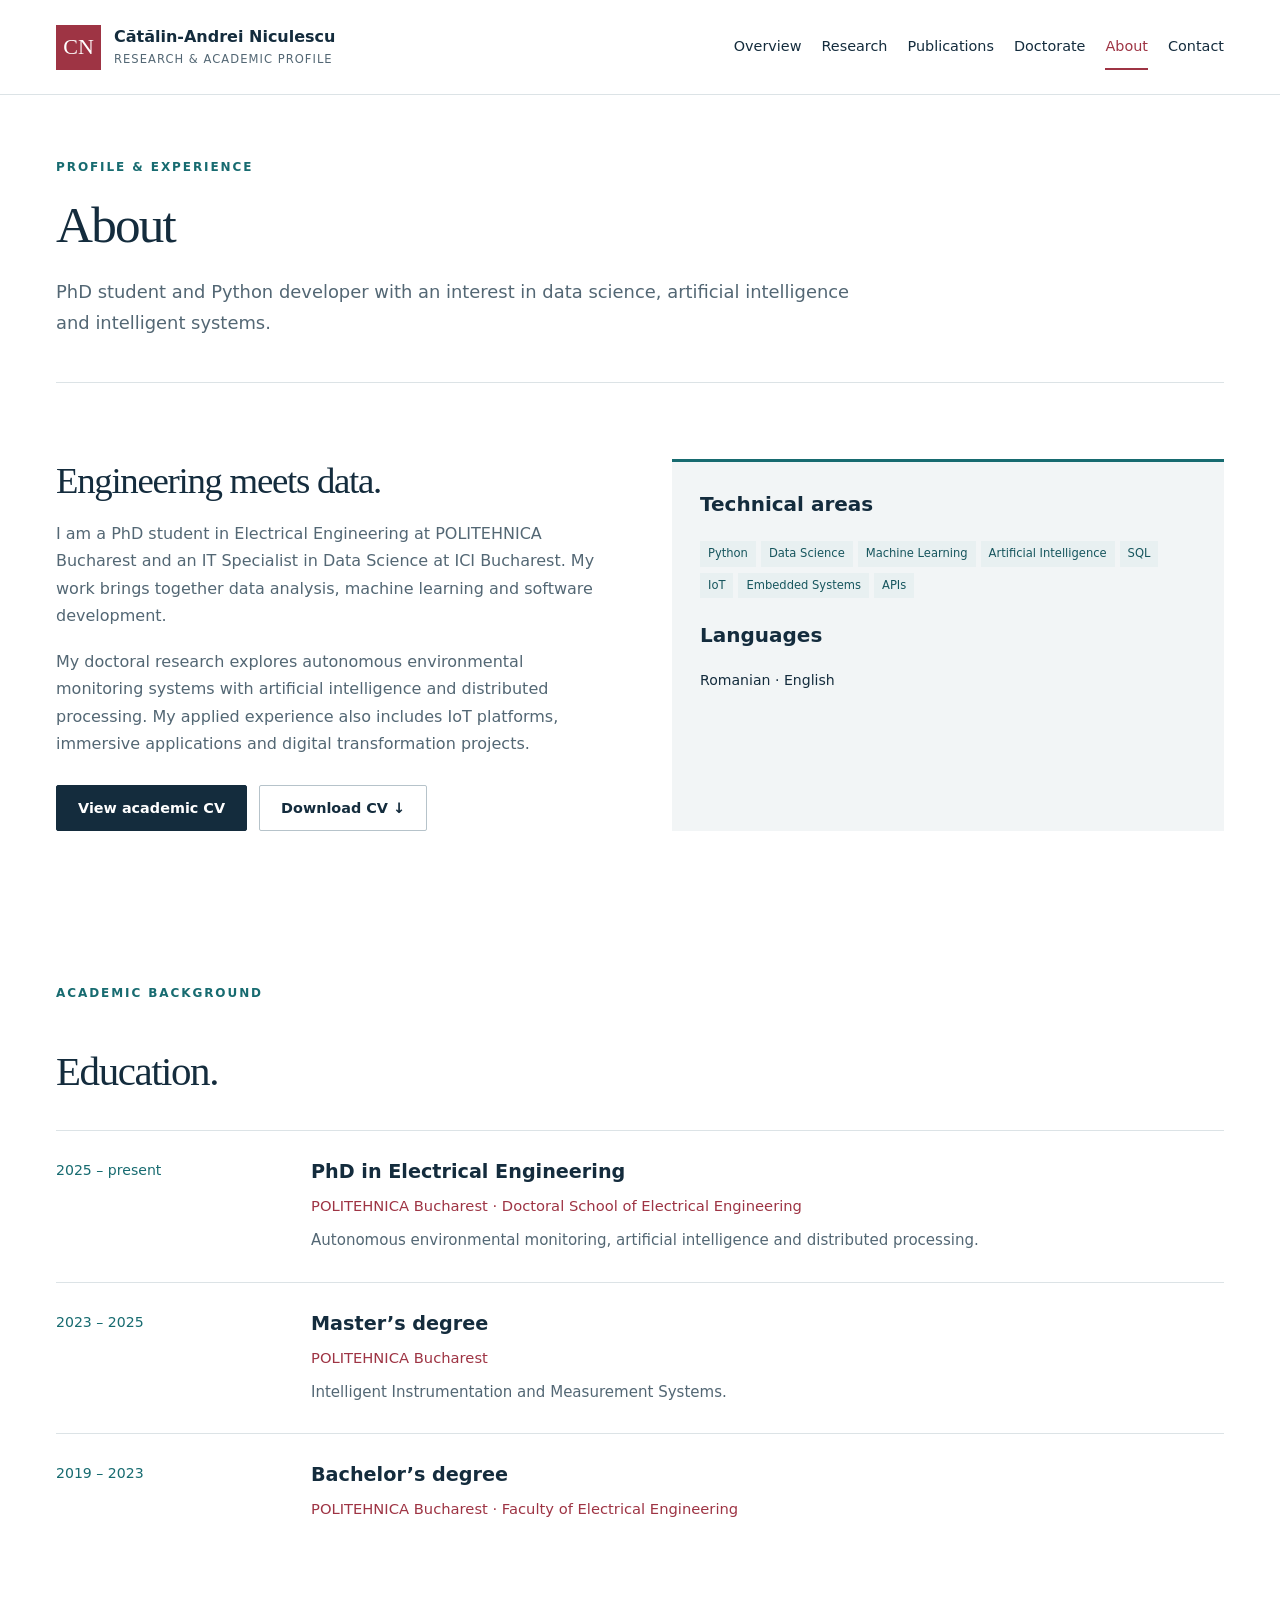
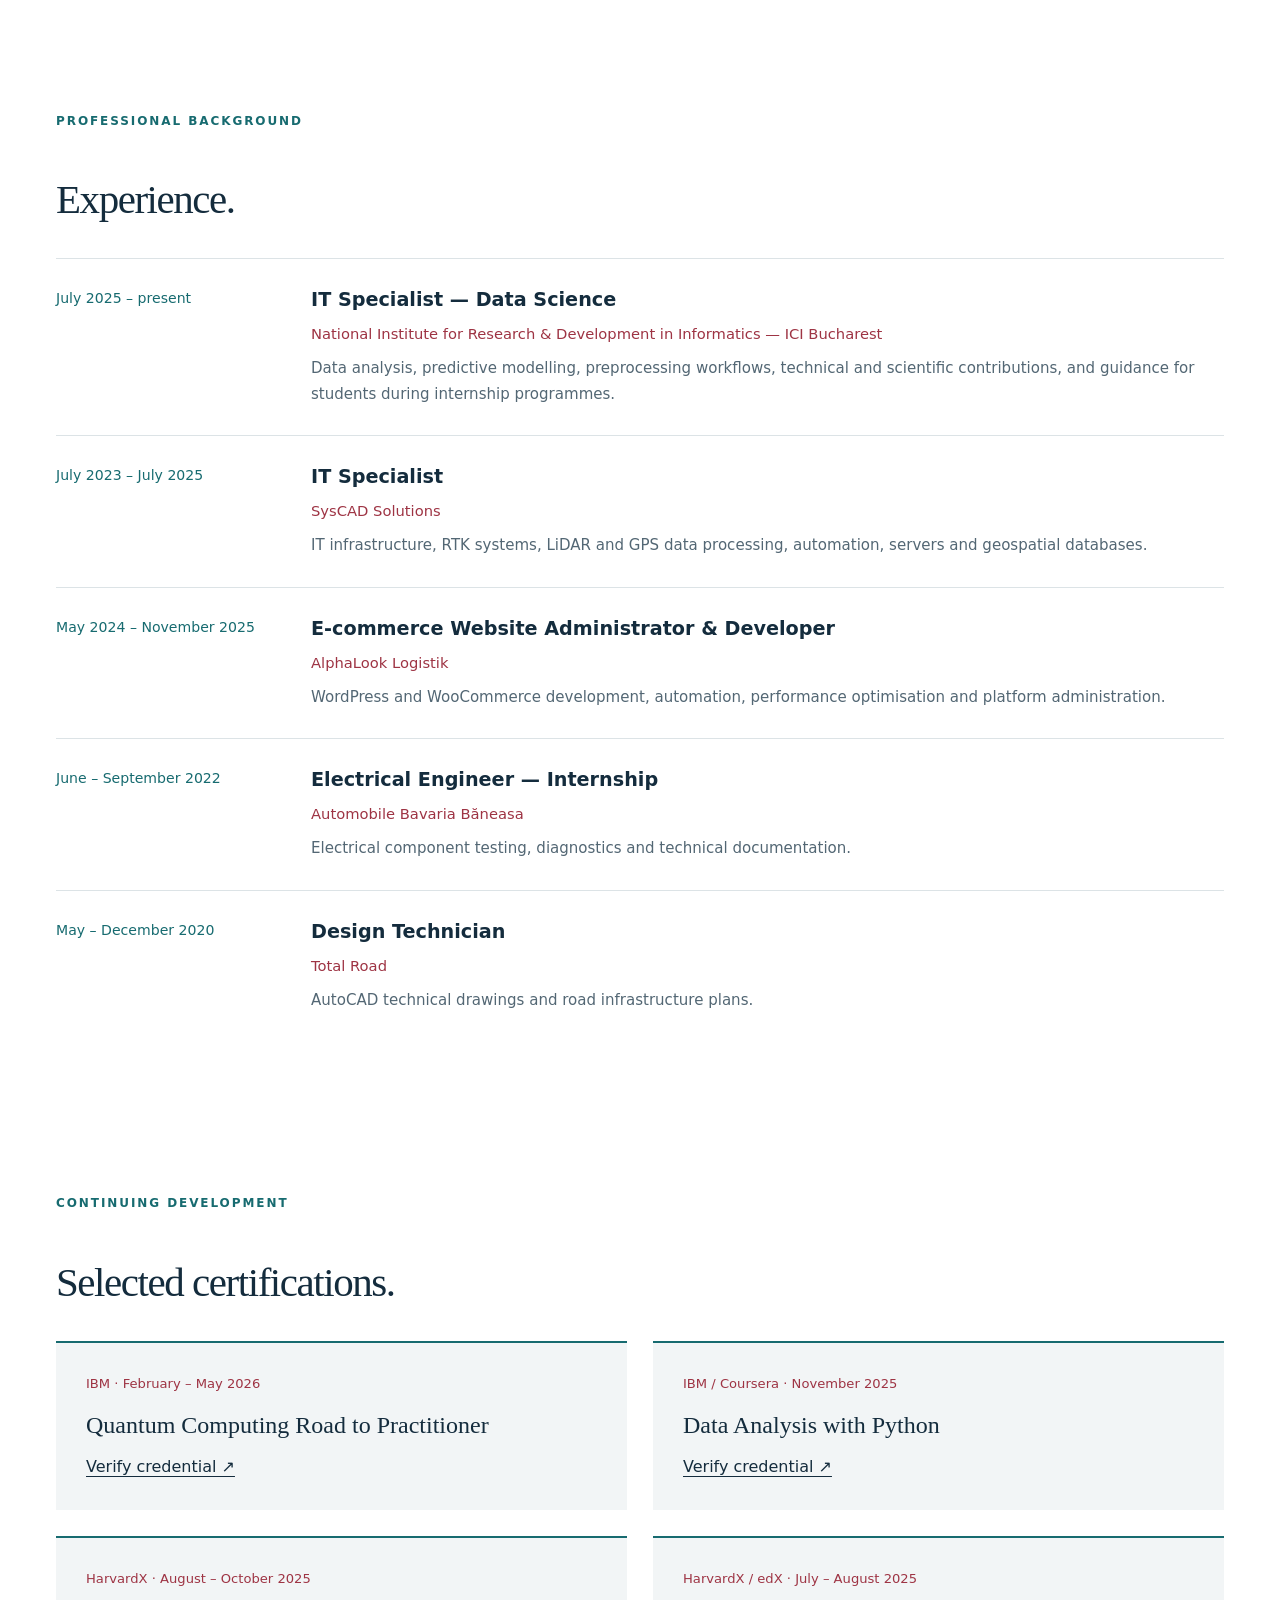
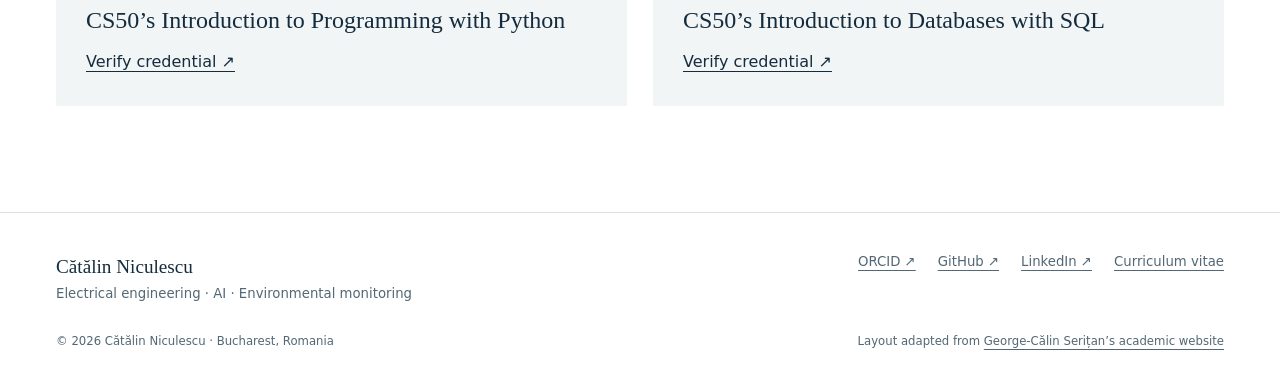
==== commit eb2a8480: "Update about.html" ====
--- a/docs/about.html
+++ b/docs/about.html
@@ -2,5 +2,5 @@
 <html lang="en-GB"><head><meta charset="utf-8"><meta name="viewport" content="width=device-width, initial-scale=1"><meta name="description" content="About: Cătălin Niculescu, PhD student in Electrical Engineering and IT Specialist at ICI Bucharest."><title>About | Cătălin Niculescu</title><link rel="icon" href="assets/favicon.svg" type="image/svg+xml"><link rel="stylesheet" href="styles.css"><script src="app.js" defer></script></head>
 <body><a class="skip" href="#main">Skip to content</a>
 <header class="header"><div class="wrap header-inner"><a class="brand" href="index.html"><span class="monogram">CN</span><span class="brand-name">Cătălin-Andrei Niculescu<small>Research &amp; academic profile</small></span></a><button class="menu-toggle" aria-expanded="false" aria-controls="navigation" type="button">Menu</button><nav id="navigation" class="nav" aria-label="Main navigation"><a href="index.html">Overview</a><a href="research.html">Research</a><a href="publications.html">Publications</a><a href="doctorate.html">Doctorate</a><a href="about.html" aria-current="page">About</a><a href="contact.html">Contact</a></nav></div></header>
-<main id="main"><section class="wrap page-intro"><p class="eyebrow">Profile &amp; experience</p><h1>About</h1><p class="lead">PhD student and Python developer with an interest in data science, artificial intelligence and intelligent systems.</p></section><section class="section wrap two-col"><div class="prose"><h2>Engineering meets data.</h2><p>I am a PhD student in Electrical Engineering at POLITEHNICA Bucharest and an IT Specialist in Data Science at ICI Bucharest. My work brings together data analysis, machine learning and software development.</p><p>My doctoral research explores autonomous environmental monitoring systems with artificial intelligence and distributed processing. My applied experience also includes IoT platforms, immersive applications and digital transformation projects.</p><div class="buttons"><a class="button" href="cv.html">View academic CV</a><a class="button secondary" href="assets/CV_Niculescu_Catalin.pdf" download>Download CV ↓</a></div></div><div class="fact-panel"><h3>Technical areas</h3><p><span class="tag">Python</span><span class="tag">Data Science</span><span class="tag">Machine Learning</span><span class="tag">SQL</span><span class="tag">REST APIs</span><span class="tag">IoT</span><span class="tag">ESP32</span><span class="tag">Raspberry Pi</span></p><h3>Languages</h3><p>Romanian · English · French</p></div></section><section class="section wrap"><p class="eyebrow">Academic background</p><h2>Education.</h2><div class="timeline-row"><div class="date">2025 – present</div><div><h3>PhD in Electrical Engineering</h3><p class="org">POLITEHNICA Bucharest · Doctoral School of Electrical Engineering</p><p>Autonomous environmental monitoring, artificial intelligence and distributed processing.</p></div></div><div class="timeline-row"><div class="date">2023 – 2025</div><div><h3>Master’s degree</h3><p class="org">POLITEHNICA Bucharest</p><p>Intelligent Instrumentation and Measurement Systems.</p></div></div><div class="timeline-row"><div class="date">2019 – 2023</div><div><h3>Bachelor’s degree</h3><p class="org">POLITEHNICA Bucharest · Faculty of Electrical Engineering</p></div></div></section><section class="section wrap"><p class="eyebrow">Professional background</p><h2>Experience.</h2><div class="timeline-row"><div class="date">July 2025 – present</div><div><h3>IT Specialist — Data Science</h3><p class="org">National Institute for Research &amp; Development in Informatics — ICI Bucharest</p><p>Data analysis, predictive modelling, preprocessing workflows, technical and scientific contributions, and guidance for students during internship programmes.</p></div></div><div class="timeline-row"><div class="date">July 2023 – July 2025</div><div><h3>IT Specialist</h3><p class="org">SysCAD Solutions</p><p>IT infrastructure, RTK systems, LiDAR and GPS data processing, automation, servers and geospatial databases.</p></div></div><div class="timeline-row"><div class="date">May 2024 – November 2025</div><div><h3>E-commerce Website Administrator &amp; Developer</h3><p class="org">AlphaLook Logistik</p><p>WordPress and WooCommerce development, automation, performance optimisation and platform administration.</p></div></div><div class="timeline-row"><div class="date">June – September 2022</div><div><h3>Electrical Engineer — Internship</h3><p class="org">Automobile Bavaria Băneasa</p><p>Electrical component testing, diagnostics and technical documentation.</p></div></div><div class="timeline-row"><div class="date">May – December 2020</div><div><h3>Design Technician</h3><p class="org">Total Road</p><p>AutoCAD technical drawings and road infrastructure plans.</p></div></div></section><section class="section wrap"><p class="eyebrow">Continuing development</p><h2>Selected certifications.</h2><div class="course-list"><article class="course"><small>IBM · February – May 2026</small><h3>Quantum Computing Road to Practitioner</h3><a href="https://www.credly.com/badges/038b509b-4d91-49ab-8b34-48683d3fcb1f/linked_in_profile">Verify credential ↗</a></article><article class="course"><small>IBM / Coursera · November 2025</small><h3>Data Analysis with Python</h3><a href="https://coursera.org/verify/0F07CMJU3FM">Verify credential ↗</a></article><article class="course"><small>HarvardX · August – October 2025</small><h3>CS50’s Introduction to Programming with Python</h3><a href="https://cs50.harvard.edu/certificates/dea25fdb-5137-4205-8a76-9cec386d100c">Verify credential ↗</a></article><article class="course"><small>HarvardX / edX · July – August 2025</small><h3>CS50’s Introduction to Databases with SQL</h3><a href="https://courses.edx.org/certificates/6bea7779d0f944baaa584b8f89e5f75b">Verify credential ↗</a></article></div></section></main>
+<main id="main"><section class="wrap page-intro"><p class="eyebrow">Profile &amp; experience</p><h1>About</h1><p class="lead">PhD student and Python developer with an interest in data science, artificial intelligence and intelligent systems.</p></section><section class="section wrap two-col"><div class="prose"><h2>Engineering meets data.</h2><p>I am a PhD student in Electrical Engineering at POLITEHNICA Bucharest and an IT Specialist in Data Science at ICI Bucharest. My work brings together data analysis, machine learning and software development.</p><p>My doctoral research explores autonomous environmental monitoring systems with artificial intelligence and distributed processing. My applied experience also includes IoT platforms, immersive applications and digital transformation projects.</p><div class="buttons"><a class="button" href="cv.html">View academic CV</a><a class="button secondary" href="assets/CV_Niculescu_Catalin.pdf" download>Download CV ↓</a></div></div><div class="fact-panel"><h3>Technical areas</h3><p><span class="tag">Python</span><span class="tag">Data Science</span><span class="tag">Machine Learning</span><span class="tag">Artificial Intelligence</span><span class="tag">SQL</span><span class="tag">IoT</span><span class="tag">Embedded Systems</span><span class="tag">APIs</span></p><h3>Languages</h3><p>Romanian · English</p></div></section><section class="section wrap"><p class="eyebrow">Academic background</p><h2>Education.</h2><div class="timeline-row"><div class="date">2025 – present</div><div><h3>PhD in Electrical Engineering</h3><p class="org">POLITEHNICA Bucharest · Doctoral School of Electrical Engineering</p><p>Autonomous environmental monitoring, artificial intelligence and distributed processing.</p></div></div><div class="timeline-row"><div class="date">2023 – 2025</div><div><h3>Master’s degree</h3><p class="org">POLITEHNICA Bucharest</p><p>Intelligent Instrumentation and Measurement Systems.</p></div></div><div class="timeline-row"><div class="date">2019 – 2023</div><div><h3>Bachelor’s degree</h3><p class="org">POLITEHNICA Bucharest · Faculty of Electrical Engineering</p></div></div></section><section class="section wrap"><p class="eyebrow">Professional background</p><h2>Experience.</h2><div class="timeline-row"><div class="date">July 2025 – present</div><div><h3>IT Specialist — Data Science</h3><p class="org">National Institute for Research &amp; Development in Informatics — ICI Bucharest</p><p>Data analysis, predictive modelling, preprocessing workflows, technical and scientific contributions, and guidance for students during internship programmes.</p></div></div><div class="timeline-row"><div class="date">July 2023 – July 2025</div><div><h3>IT Specialist</h3><p class="org">SysCAD Solutions</p><p>IT infrastructure, RTK systems, LiDAR and GPS data processing, automation, servers and geospatial databases.</p></div></div><div class="timeline-row"><div class="date">May 2024 – November 2025</div><div><h3>E-commerce Website Administrator &amp; Developer</h3><p class="org">AlphaLook Logistik</p><p>WordPress and WooCommerce development, automation, performance optimisation and platform administration.</p></div></div><div class="timeline-row"><div class="date">June – September 2022</div><div><h3>Electrical Engineer — Internship</h3><p class="org">Automobile Bavaria Băneasa</p><p>Electrical component testing, diagnostics and technical documentation.</p></div></div><div class="timeline-row"><div class="date">May – December 2020</div><div><h3>Design Technician</h3><p class="org">Total Road</p><p>AutoCAD technical drawings and road infrastructure plans.</p></div></div></section><section class="section wrap"><p class="eyebrow">Continuing development</p><h2>Selected certifications.</h2><div class="course-list"><article class="course"><small>IBM · February – May 2026</small><h3>Quantum Computing Road to Practitioner</h3><a href="https://www.credly.com/badges/038b509b-4d91-49ab-8b34-48683d3fcb1f/linked_in_profile">Verify credential ↗</a></article><article class="course"><small>IBM / Coursera · November 2025</small><h3>Data Analysis with Python</h3><a href="https://coursera.org/verify/0F07CMJU3FM">Verify credential ↗</a></article><article class="course"><small>HarvardX · August – October 2025</small><h3>CS50’s Introduction to Programming with Python</h3><a href="https://cs50.harvard.edu/certificates/dea25fdb-5137-4205-8a76-9cec386d100c">Verify credential ↗</a></article><article class="course"><small>HarvardX / edX · July – August 2025</small><h3>CS50’s Introduction to Databases with SQL</h3><a href="https://courses.edx.org/certificates/6bea7779d0f944baaa584b8f89e5f75b">Verify credential ↗</a></article></div></section></main>
 <footer class="footer"><div class="wrap"><div class="footer-top"><div><strong>Cătălin Niculescu</strong><br>Electrical engineering · AI · Environmental monitoring</div><nav aria-label="Academic profiles"><a href="https://orcid.org/0009-0007-1769-9398" rel="me">ORCID ↗</a><a href="https://github.com/Cata2509" rel="me">GitHub ↗</a><a href="https://www.linkedin.com/in/catalin-niculescu-092246294/" rel="me">LinkedIn ↗</a><a href="cv.html">Curriculum vitae</a></nav></div><div class="footer-bottom"><span>© 2026 Cătălin Niculescu · Bucharest, Romania</span><span>Layout adapted from <a href="https://serigc.github.io/academic-website/index.html">George-Călin Serițan’s academic website</a></span></div></div></footer></body></html>
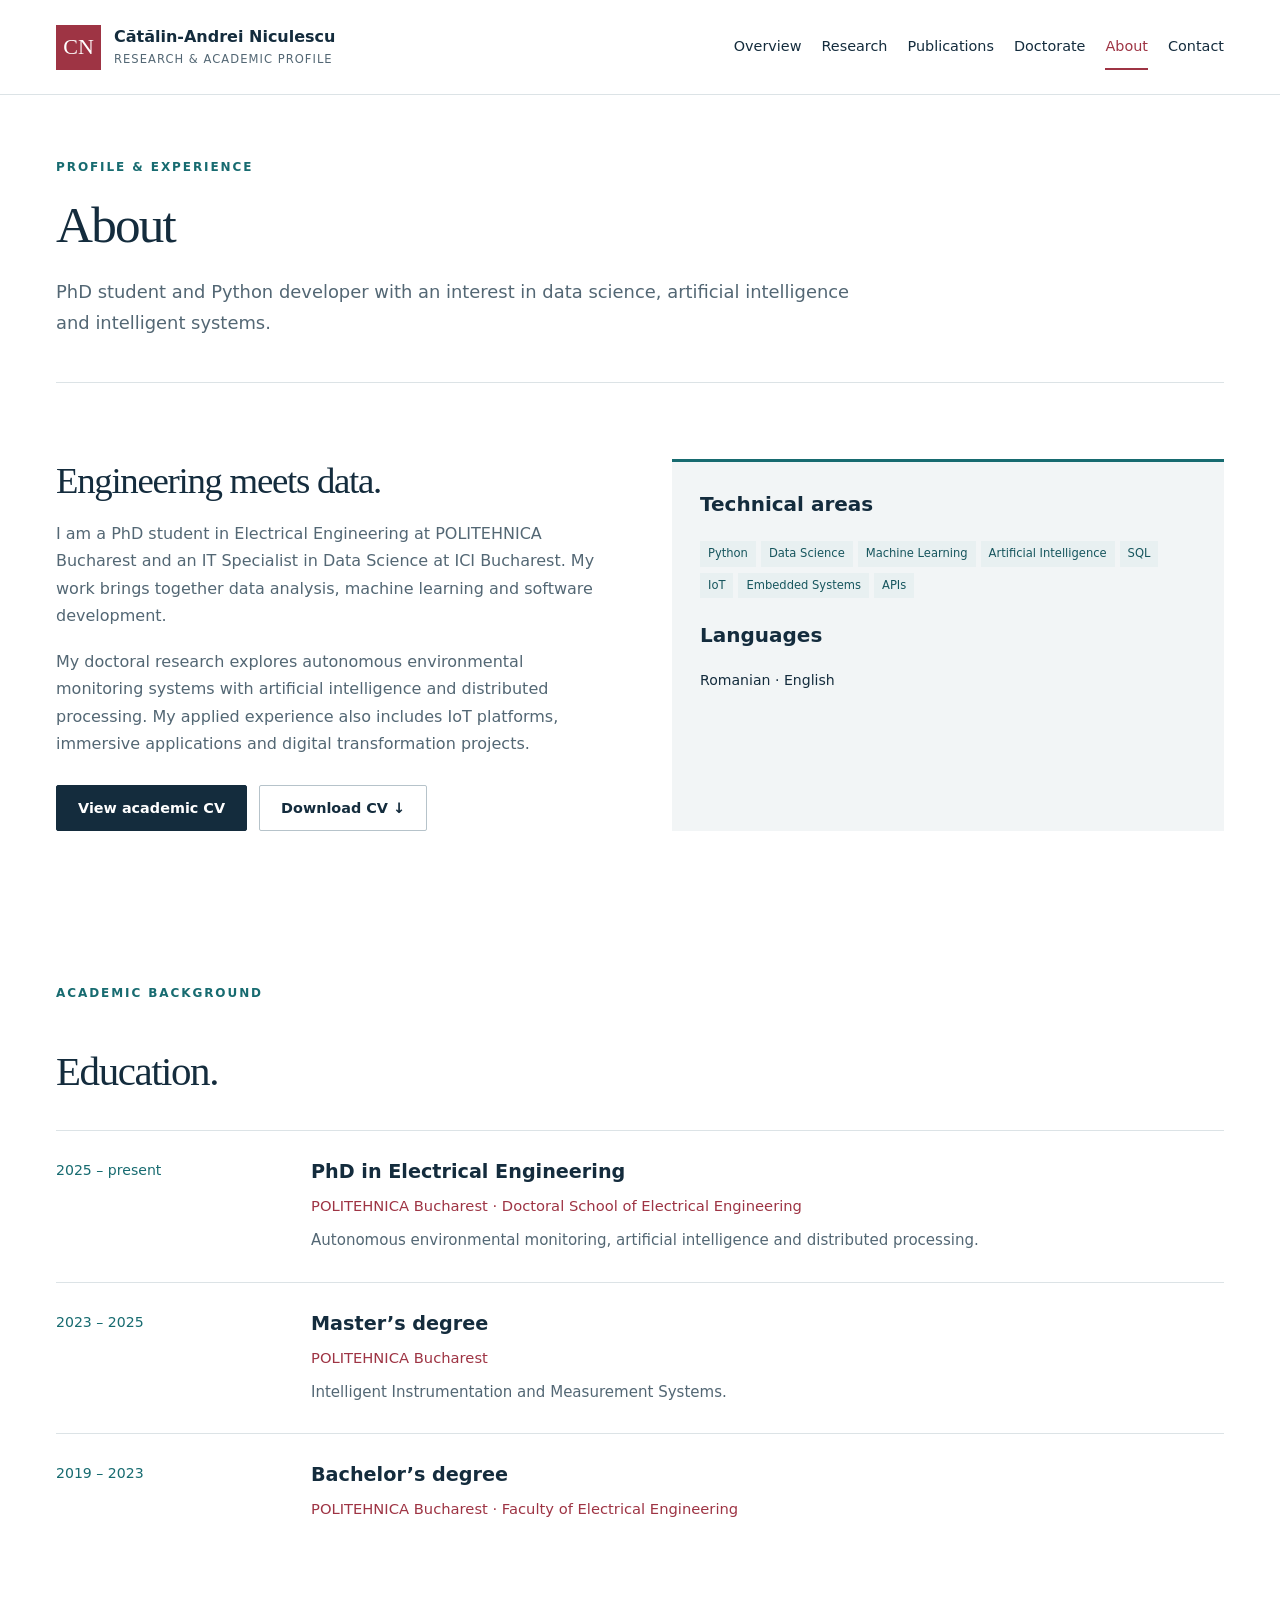
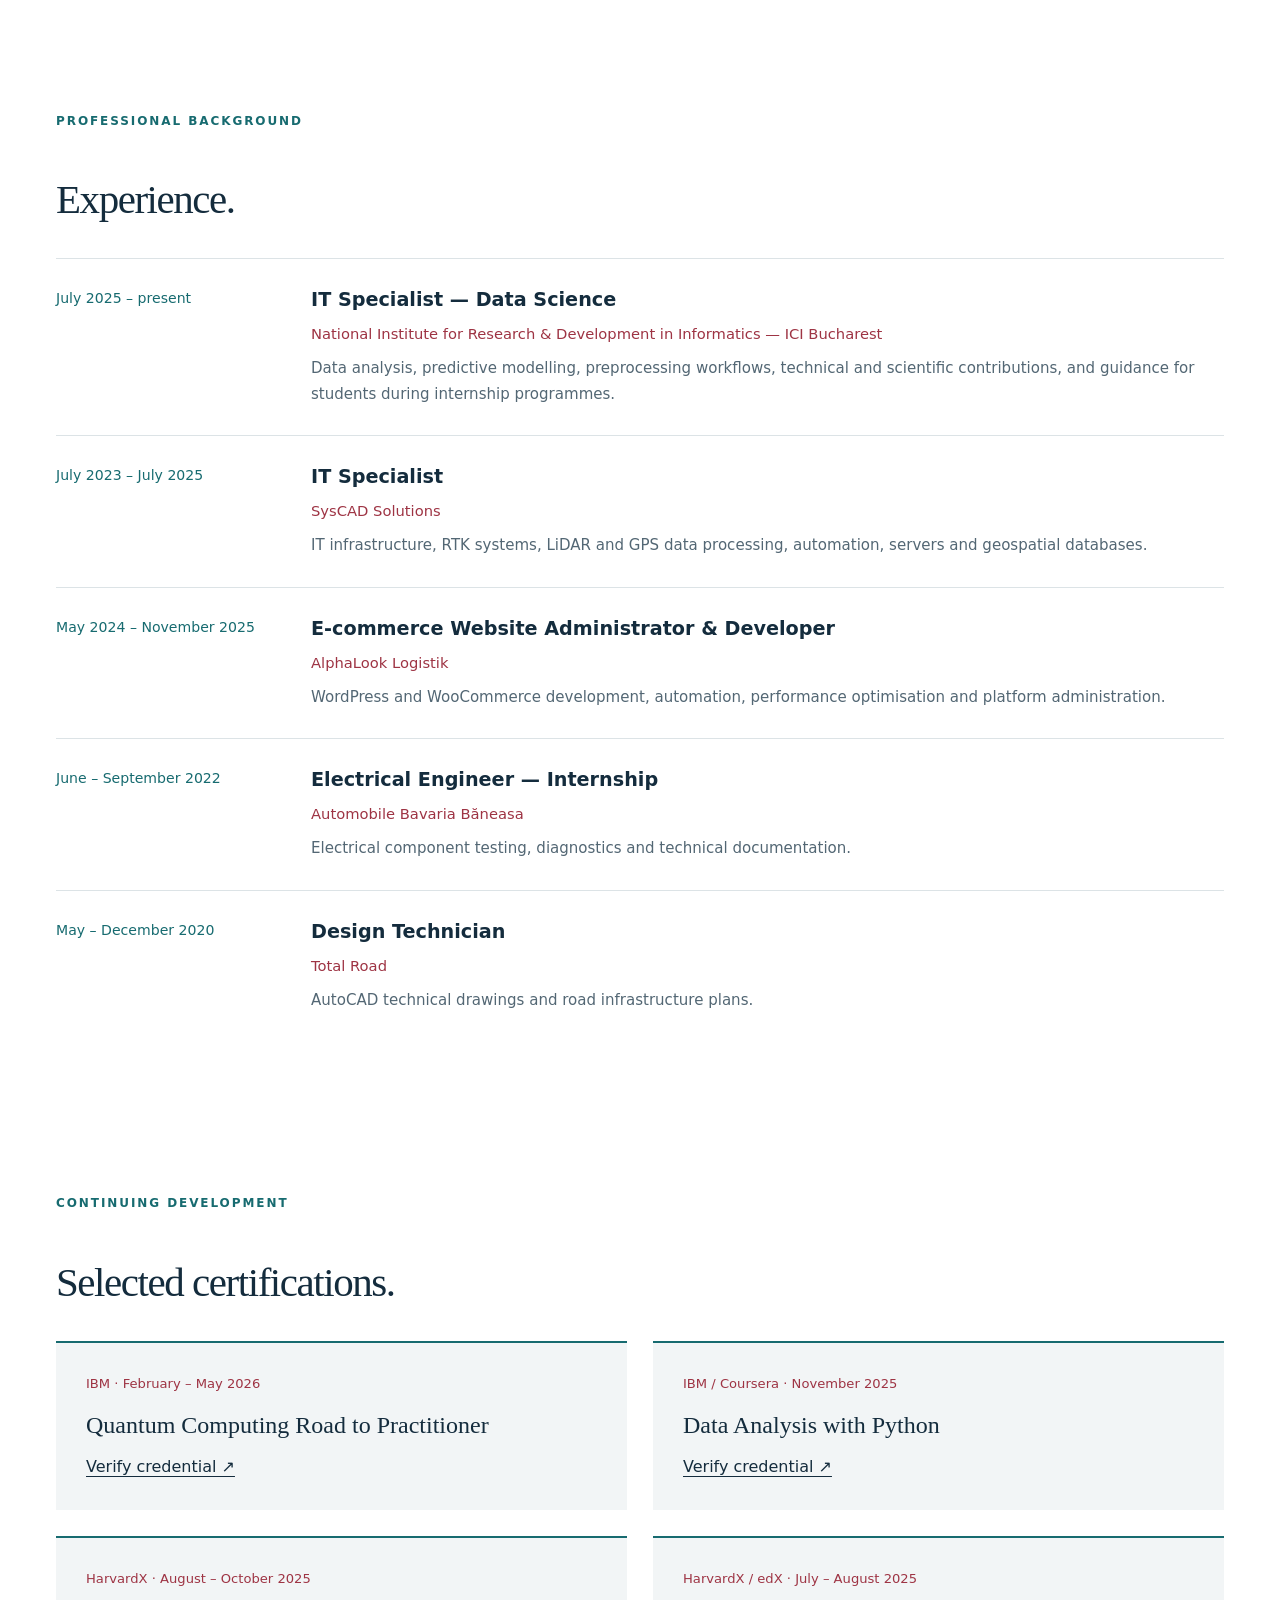
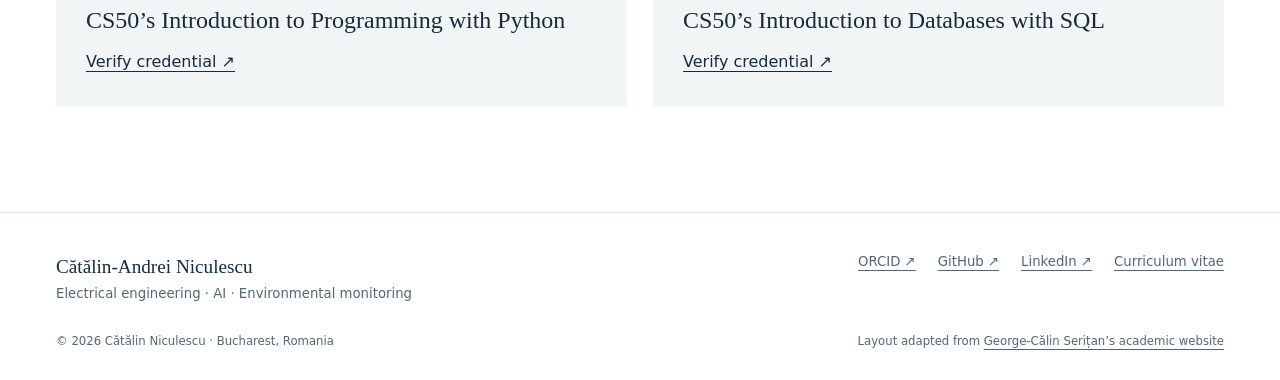
==== commit a109d62c: "Update about.html" ====
--- a/docs/about.html
+++ b/docs/about.html
@@ -1,6 +1,6 @@
 <!doctype html>
-<html lang="en-GB"><head><meta charset="utf-8"><meta name="viewport" content="width=device-width, initial-scale=1"><meta name="description" content="About: Cătălin Niculescu, PhD student in Electrical Engineering and IT Specialist at ICI Bucharest."><title>About | Cătălin Niculescu</title><link rel="icon" href="assets/favicon.svg" type="image/svg+xml"><link rel="stylesheet" href="styles.css"><script src="app.js" defer></script></head>
+<html lang="en-GB"><head><meta charset="utf-8"><meta name="viewport" content="width=device-width, initial-scale=1"><meta name="description" content="About: Cătălin Niculescu, PhD student in Electrical Engineering and IT Specialist at ICI Bucharest."><title>About | Cătălin-Andrei Niculescu</title><link rel="icon" href="assets/favicon.svg" type="image/svg+xml"><link rel="stylesheet" href="styles.css"><script src="app.js" defer></script></head>
 <body><a class="skip" href="#main">Skip to content</a>
 <header class="header"><div class="wrap header-inner"><a class="brand" href="index.html"><span class="monogram">CN</span><span class="brand-name">Cătălin-Andrei Niculescu<small>Research &amp; academic profile</small></span></a><button class="menu-toggle" aria-expanded="false" aria-controls="navigation" type="button">Menu</button><nav id="navigation" class="nav" aria-label="Main navigation"><a href="index.html">Overview</a><a href="research.html">Research</a><a href="publications.html">Publications</a><a href="doctorate.html">Doctorate</a><a href="about.html" aria-current="page">About</a><a href="contact.html">Contact</a></nav></div></header>
 <main id="main"><section class="wrap page-intro"><p class="eyebrow">Profile &amp; experience</p><h1>About</h1><p class="lead">PhD student and Python developer with an interest in data science, artificial intelligence and intelligent systems.</p></section><section class="section wrap two-col"><div class="prose"><h2>Engineering meets data.</h2><p>I am a PhD student in Electrical Engineering at POLITEHNICA Bucharest and an IT Specialist in Data Science at ICI Bucharest. My work brings together data analysis, machine learning and software development.</p><p>My doctoral research explores autonomous environmental monitoring systems with artificial intelligence and distributed processing. My applied experience also includes IoT platforms, immersive applications and digital transformation projects.</p><div class="buttons"><a class="button" href="cv.html">View academic CV</a><a class="button secondary" href="assets/CV_Niculescu_Catalin.pdf" download>Download CV ↓</a></div></div><div class="fact-panel"><h3>Technical areas</h3><p><span class="tag">Python</span><span class="tag">Data Science</span><span class="tag">Machine Learning</span><span class="tag">Artificial Intelligence</span><span class="tag">SQL</span><span class="tag">IoT</span><span class="tag">Embedded Systems</span><span class="tag">APIs</span></p><h3>Languages</h3><p>Romanian · English</p></div></section><section class="section wrap"><p class="eyebrow">Academic background</p><h2>Education.</h2><div class="timeline-row"><div class="date">2025 – present</div><div><h3>PhD in Electrical Engineering</h3><p class="org">POLITEHNICA Bucharest · Doctoral School of Electrical Engineering</p><p>Autonomous environmental monitoring, artificial intelligence and distributed processing.</p></div></div><div class="timeline-row"><div class="date">2023 – 2025</div><div><h3>Master’s degree</h3><p class="org">POLITEHNICA Bucharest</p><p>Intelligent Instrumentation and Measurement Systems.</p></div></div><div class="timeline-row"><div class="date">2019 – 2023</div><div><h3>Bachelor’s degree</h3><p class="org">POLITEHNICA Bucharest · Faculty of Electrical Engineering</p></div></div></section><section class="section wrap"><p class="eyebrow">Professional background</p><h2>Experience.</h2><div class="timeline-row"><div class="date">July 2025 – present</div><div><h3>IT Specialist — Data Science</h3><p class="org">National Institute for Research &amp; Development in Informatics — ICI Bucharest</p><p>Data analysis, predictive modelling, preprocessing workflows, technical and scientific contributions, and guidance for students during internship programmes.</p></div></div><div class="timeline-row"><div class="date">July 2023 – July 2025</div><div><h3>IT Specialist</h3><p class="org">SysCAD Solutions</p><p>IT infrastructure, RTK systems, LiDAR and GPS data processing, automation, servers and geospatial databases.</p></div></div><div class="timeline-row"><div class="date">May 2024 – November 2025</div><div><h3>E-commerce Website Administrator &amp; Developer</h3><p class="org">AlphaLook Logistik</p><p>WordPress and WooCommerce development, automation, performance optimisation and platform administration.</p></div></div><div class="timeline-row"><div class="date">June – September 2022</div><div><h3>Electrical Engineer — Internship</h3><p class="org">Automobile Bavaria Băneasa</p><p>Electrical component testing, diagnostics and technical documentation.</p></div></div><div class="timeline-row"><div class="date">May – December 2020</div><div><h3>Design Technician</h3><p class="org">Total Road</p><p>AutoCAD technical drawings and road infrastructure plans.</p></div></div></section><section class="section wrap"><p class="eyebrow">Continuing development</p><h2>Selected certifications.</h2><div class="course-list"><article class="course"><small>IBM · February – May 2026</small><h3>Quantum Computing Road to Practitioner</h3><a href="https://www.credly.com/badges/038b509b-4d91-49ab-8b34-48683d3fcb1f/linked_in_profile">Verify credential ↗</a></article><article class="course"><small>IBM / Coursera · November 2025</small><h3>Data Analysis with Python</h3><a href="https://coursera.org/verify/0F07CMJU3FM">Verify credential ↗</a></article><article class="course"><small>HarvardX · August – October 2025</small><h3>CS50’s Introduction to Programming with Python</h3><a href="https://cs50.harvard.edu/certificates/dea25fdb-5137-4205-8a76-9cec386d100c">Verify credential ↗</a></article><article class="course"><small>HarvardX / edX · July – August 2025</small><h3>CS50’s Introduction to Databases with SQL</h3><a href="https://courses.edx.org/certificates/6bea7779d0f944baaa584b8f89e5f75b">Verify credential ↗</a></article></div></section></main>
-<footer class="footer"><div class="wrap"><div class="footer-top"><div><strong>Cătălin Niculescu</strong><br>Electrical engineering · AI · Environmental monitoring</div><nav aria-label="Academic profiles"><a href="https://orcid.org/0009-0007-1769-9398" rel="me">ORCID ↗</a><a href="https://github.com/Cata2509" rel="me">GitHub ↗</a><a href="https://www.linkedin.com/in/catalin-niculescu-092246294/" rel="me">LinkedIn ↗</a><a href="cv.html">Curriculum vitae</a></nav></div><div class="footer-bottom"><span>© 2026 Cătălin Niculescu · Bucharest, Romania</span><span>Layout adapted from <a href="https://serigc.github.io/academic-website/index.html">George-Călin Serițan’s academic website</a></span></div></div></footer></body></html>
+<footer class="footer"><div class="wrap"><div class="footer-top"><div><strong>Cătălin-Andrei Niculescu</strong><br>Electrical engineering · AI · Environmental monitoring</div><nav aria-label="Academic profiles"><a href="https://orcid.org/0009-0007-1769-9398" rel="me">ORCID ↗</a><a href="https://github.com/Cata2509" rel="me">GitHub ↗</a><a href="https://www.linkedin.com/in/catalin-niculescu-092246294/" rel="me">LinkedIn ↗</a><a href="cv.html">Curriculum vitae</a></nav></div><div class="footer-bottom"><span>© 2026 Cătălin Niculescu · Bucharest, Romania</span><span>Layout adapted from <a href="https://serigc.github.io/academic-website/index.html">George-Călin Serițan’s academic website</a></span></div></div></footer></body></html>
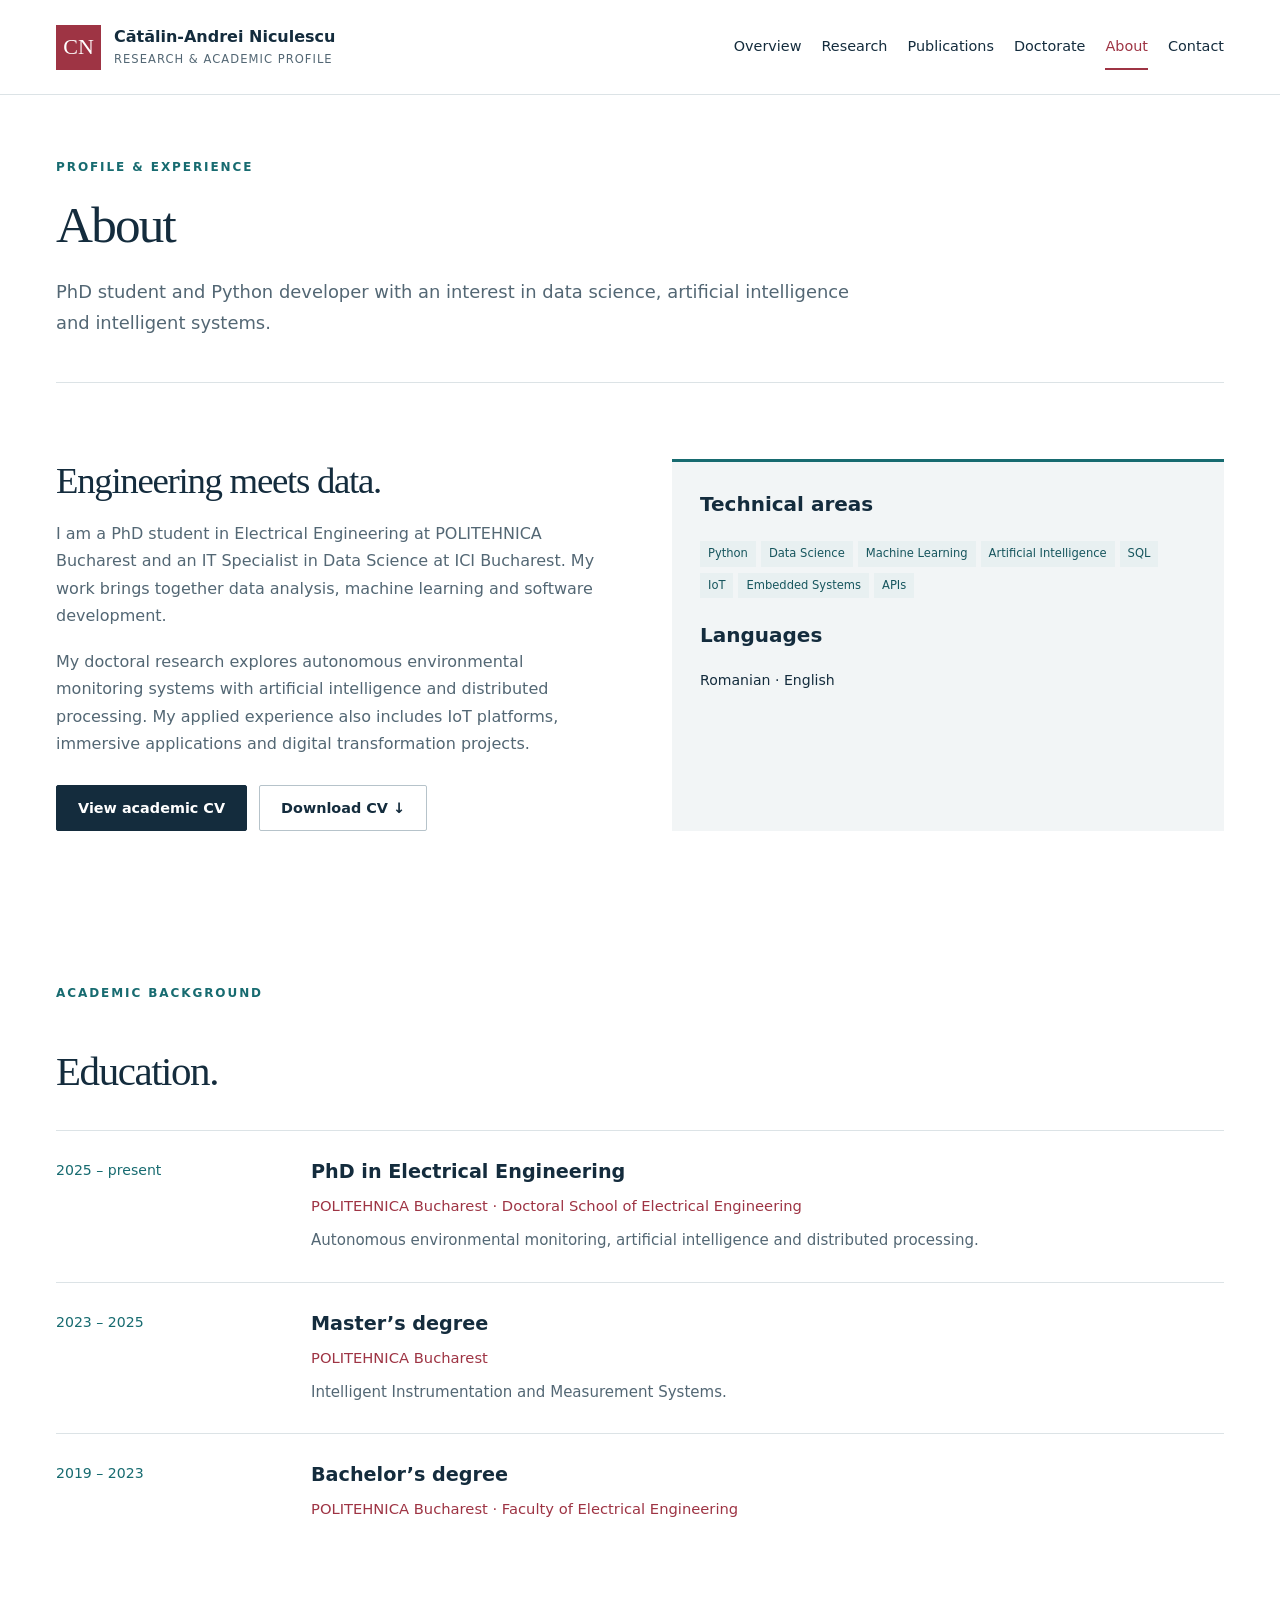
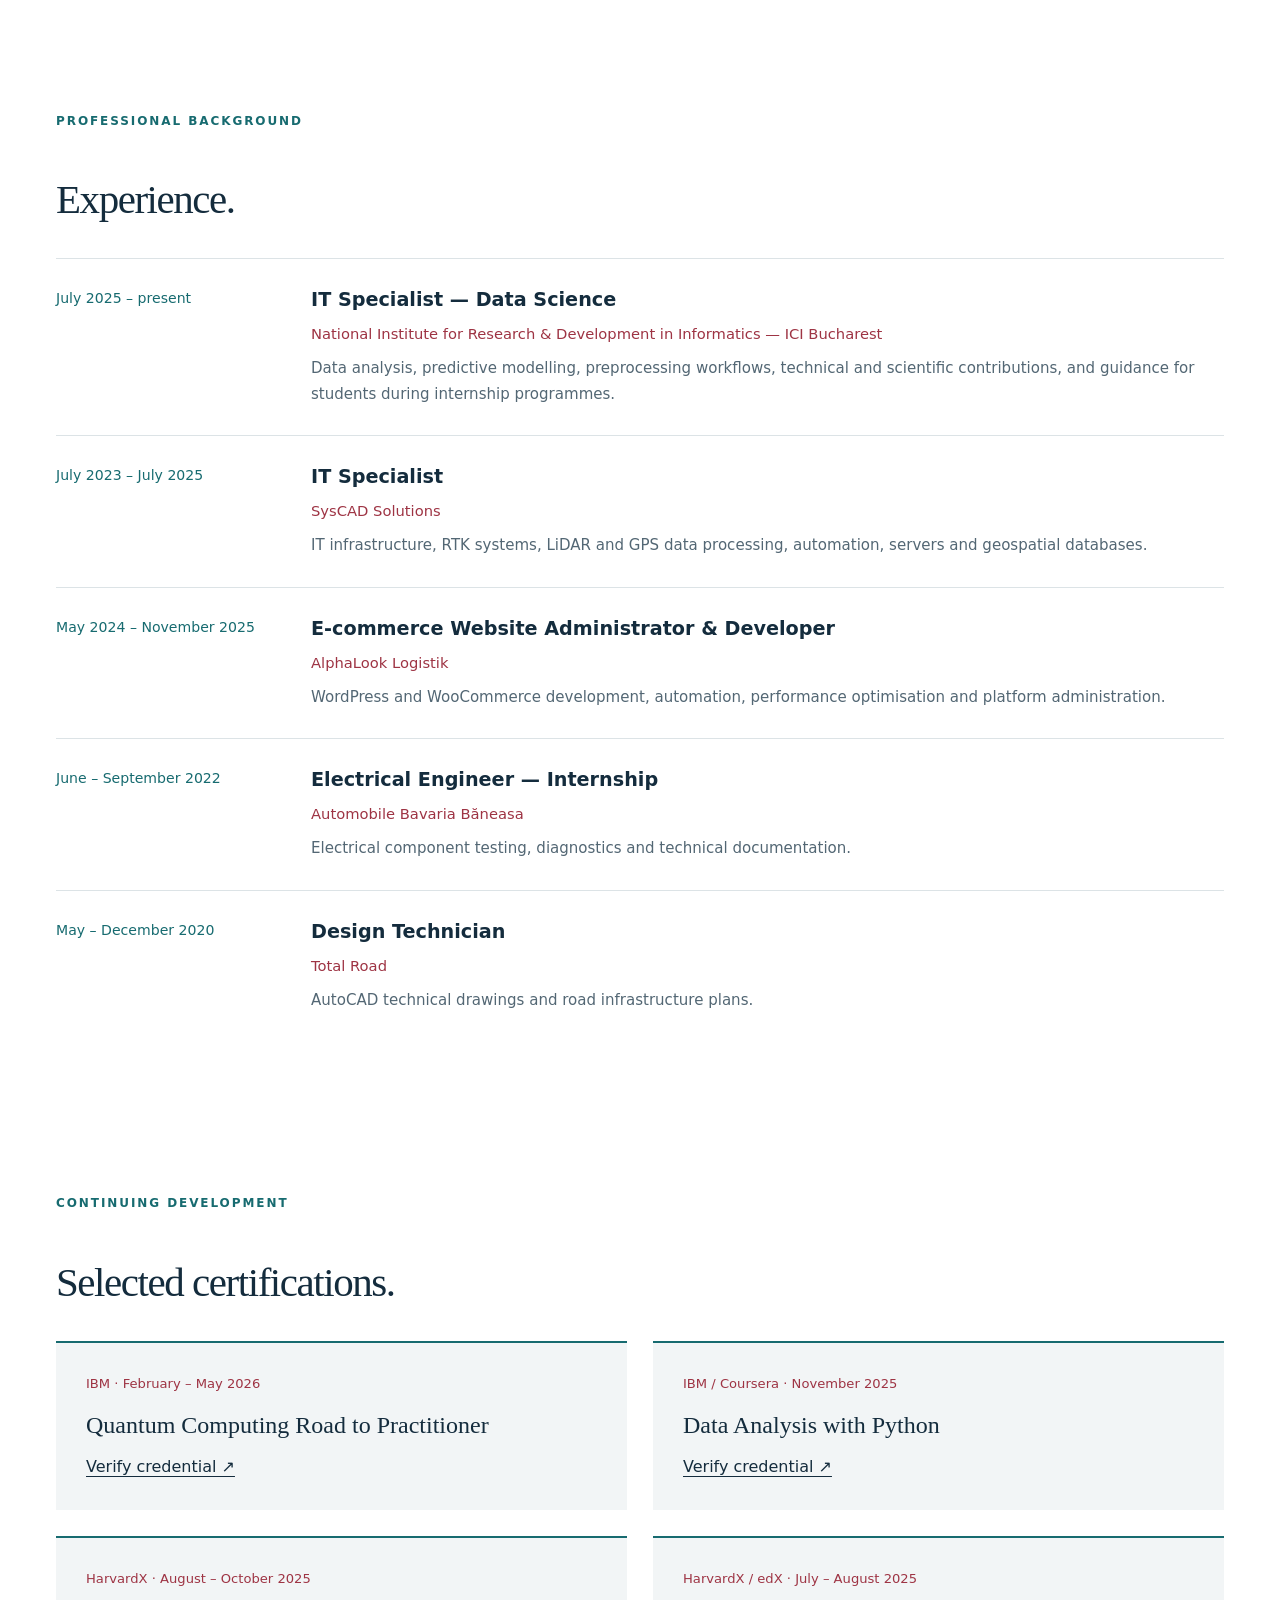
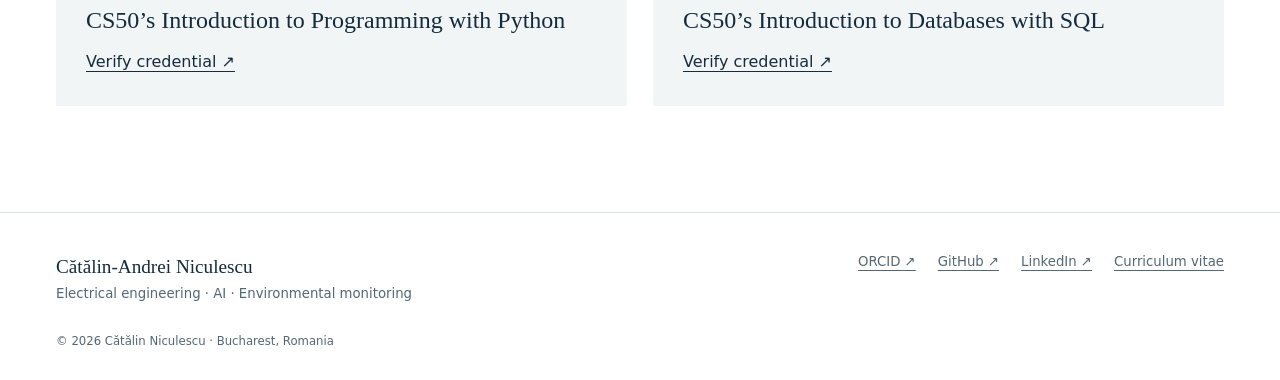
==== commit 243b5a61: "Update about.html" ====
--- a/docs/about.html
+++ b/docs/about.html
@@ -3,4 +3,4 @@
 <body><a class="skip" href="#main">Skip to content</a>
 <header class="header"><div class="wrap header-inner"><a class="brand" href="index.html"><span class="monogram">CN</span><span class="brand-name">Cătălin-Andrei Niculescu<small>Research &amp; academic profile</small></span></a><button class="menu-toggle" aria-expanded="false" aria-controls="navigation" type="button">Menu</button><nav id="navigation" class="nav" aria-label="Main navigation"><a href="index.html">Overview</a><a href="research.html">Research</a><a href="publications.html">Publications</a><a href="doctorate.html">Doctorate</a><a href="about.html" aria-current="page">About</a><a href="contact.html">Contact</a></nav></div></header>
 <main id="main"><section class="wrap page-intro"><p class="eyebrow">Profile &amp; experience</p><h1>About</h1><p class="lead">PhD student and Python developer with an interest in data science, artificial intelligence and intelligent systems.</p></section><section class="section wrap two-col"><div class="prose"><h2>Engineering meets data.</h2><p>I am a PhD student in Electrical Engineering at POLITEHNICA Bucharest and an IT Specialist in Data Science at ICI Bucharest. My work brings together data analysis, machine learning and software development.</p><p>My doctoral research explores autonomous environmental monitoring systems with artificial intelligence and distributed processing. My applied experience also includes IoT platforms, immersive applications and digital transformation projects.</p><div class="buttons"><a class="button" href="cv.html">View academic CV</a><a class="button secondary" href="assets/CV_Niculescu_Catalin.pdf" download>Download CV ↓</a></div></div><div class="fact-panel"><h3>Technical areas</h3><p><span class="tag">Python</span><span class="tag">Data Science</span><span class="tag">Machine Learning</span><span class="tag">Artificial Intelligence</span><span class="tag">SQL</span><span class="tag">IoT</span><span class="tag">Embedded Systems</span><span class="tag">APIs</span></p><h3>Languages</h3><p>Romanian · English</p></div></section><section class="section wrap"><p class="eyebrow">Academic background</p><h2>Education.</h2><div class="timeline-row"><div class="date">2025 – present</div><div><h3>PhD in Electrical Engineering</h3><p class="org">POLITEHNICA Bucharest · Doctoral School of Electrical Engineering</p><p>Autonomous environmental monitoring, artificial intelligence and distributed processing.</p></div></div><div class="timeline-row"><div class="date">2023 – 2025</div><div><h3>Master’s degree</h3><p class="org">POLITEHNICA Bucharest</p><p>Intelligent Instrumentation and Measurement Systems.</p></div></div><div class="timeline-row"><div class="date">2019 – 2023</div><div><h3>Bachelor’s degree</h3><p class="org">POLITEHNICA Bucharest · Faculty of Electrical Engineering</p></div></div></section><section class="section wrap"><p class="eyebrow">Professional background</p><h2>Experience.</h2><div class="timeline-row"><div class="date">July 2025 – present</div><div><h3>IT Specialist — Data Science</h3><p class="org">National Institute for Research &amp; Development in Informatics — ICI Bucharest</p><p>Data analysis, predictive modelling, preprocessing workflows, technical and scientific contributions, and guidance for students during internship programmes.</p></div></div><div class="timeline-row"><div class="date">July 2023 – July 2025</div><div><h3>IT Specialist</h3><p class="org">SysCAD Solutions</p><p>IT infrastructure, RTK systems, LiDAR and GPS data processing, automation, servers and geospatial databases.</p></div></div><div class="timeline-row"><div class="date">May 2024 – November 2025</div><div><h3>E-commerce Website Administrator &amp; Developer</h3><p class="org">AlphaLook Logistik</p><p>WordPress and WooCommerce development, automation, performance optimisation and platform administration.</p></div></div><div class="timeline-row"><div class="date">June – September 2022</div><div><h3>Electrical Engineer — Internship</h3><p class="org">Automobile Bavaria Băneasa</p><p>Electrical component testing, diagnostics and technical documentation.</p></div></div><div class="timeline-row"><div class="date">May – December 2020</div><div><h3>Design Technician</h3><p class="org">Total Road</p><p>AutoCAD technical drawings and road infrastructure plans.</p></div></div></section><section class="section wrap"><p class="eyebrow">Continuing development</p><h2>Selected certifications.</h2><div class="course-list"><article class="course"><small>IBM · February – May 2026</small><h3>Quantum Computing Road to Practitioner</h3><a href="https://www.credly.com/badges/038b509b-4d91-49ab-8b34-48683d3fcb1f/linked_in_profile">Verify credential ↗</a></article><article class="course"><small>IBM / Coursera · November 2025</small><h3>Data Analysis with Python</h3><a href="https://coursera.org/verify/0F07CMJU3FM">Verify credential ↗</a></article><article class="course"><small>HarvardX · August – October 2025</small><h3>CS50’s Introduction to Programming with Python</h3><a href="https://cs50.harvard.edu/certificates/dea25fdb-5137-4205-8a76-9cec386d100c">Verify credential ↗</a></article><article class="course"><small>HarvardX / edX · July – August 2025</small><h3>CS50’s Introduction to Databases with SQL</h3><a href="https://courses.edx.org/certificates/6bea7779d0f944baaa584b8f89e5f75b">Verify credential ↗</a></article></div></section></main>
-<footer class="footer"><div class="wrap"><div class="footer-top"><div><strong>Cătălin-Andrei Niculescu</strong><br>Electrical engineering · AI · Environmental monitoring</div><nav aria-label="Academic profiles"><a href="https://orcid.org/0009-0007-1769-9398" rel="me">ORCID ↗</a><a href="https://github.com/Cata2509" rel="me">GitHub ↗</a><a href="https://www.linkedin.com/in/catalin-niculescu-092246294/" rel="me">LinkedIn ↗</a><a href="cv.html">Curriculum vitae</a></nav></div><div class="footer-bottom"><span>© 2026 Cătălin Niculescu · Bucharest, Romania</span><span>Layout adapted from <a href="https://serigc.github.io/academic-website/index.html">George-Călin Serițan’s academic website</a></span></div></div></footer></body></html>
+<footer class="footer"><div class="wrap"><div class="footer-top"><div><strong>Cătălin-Andrei Niculescu</strong><br>Electrical engineering · AI · Environmental monitoring</div><nav aria-label="Academic profiles"><a href="https://orcid.org/0009-0007-1769-9398" rel="me">ORCID ↗</a><a href="https://github.com/Cata2509" rel="me">GitHub ↗</a><a href="https://www.linkedin.com/in/catalin-niculescu-092246294/" rel="me">LinkedIn ↗</a><a href="cv.html">Curriculum vitae</a></nav></div><div class="footer-bottom"><span>© 2026 Cătălin Niculescu · Bucharest, Romania</span></div></div></footer></body></html>
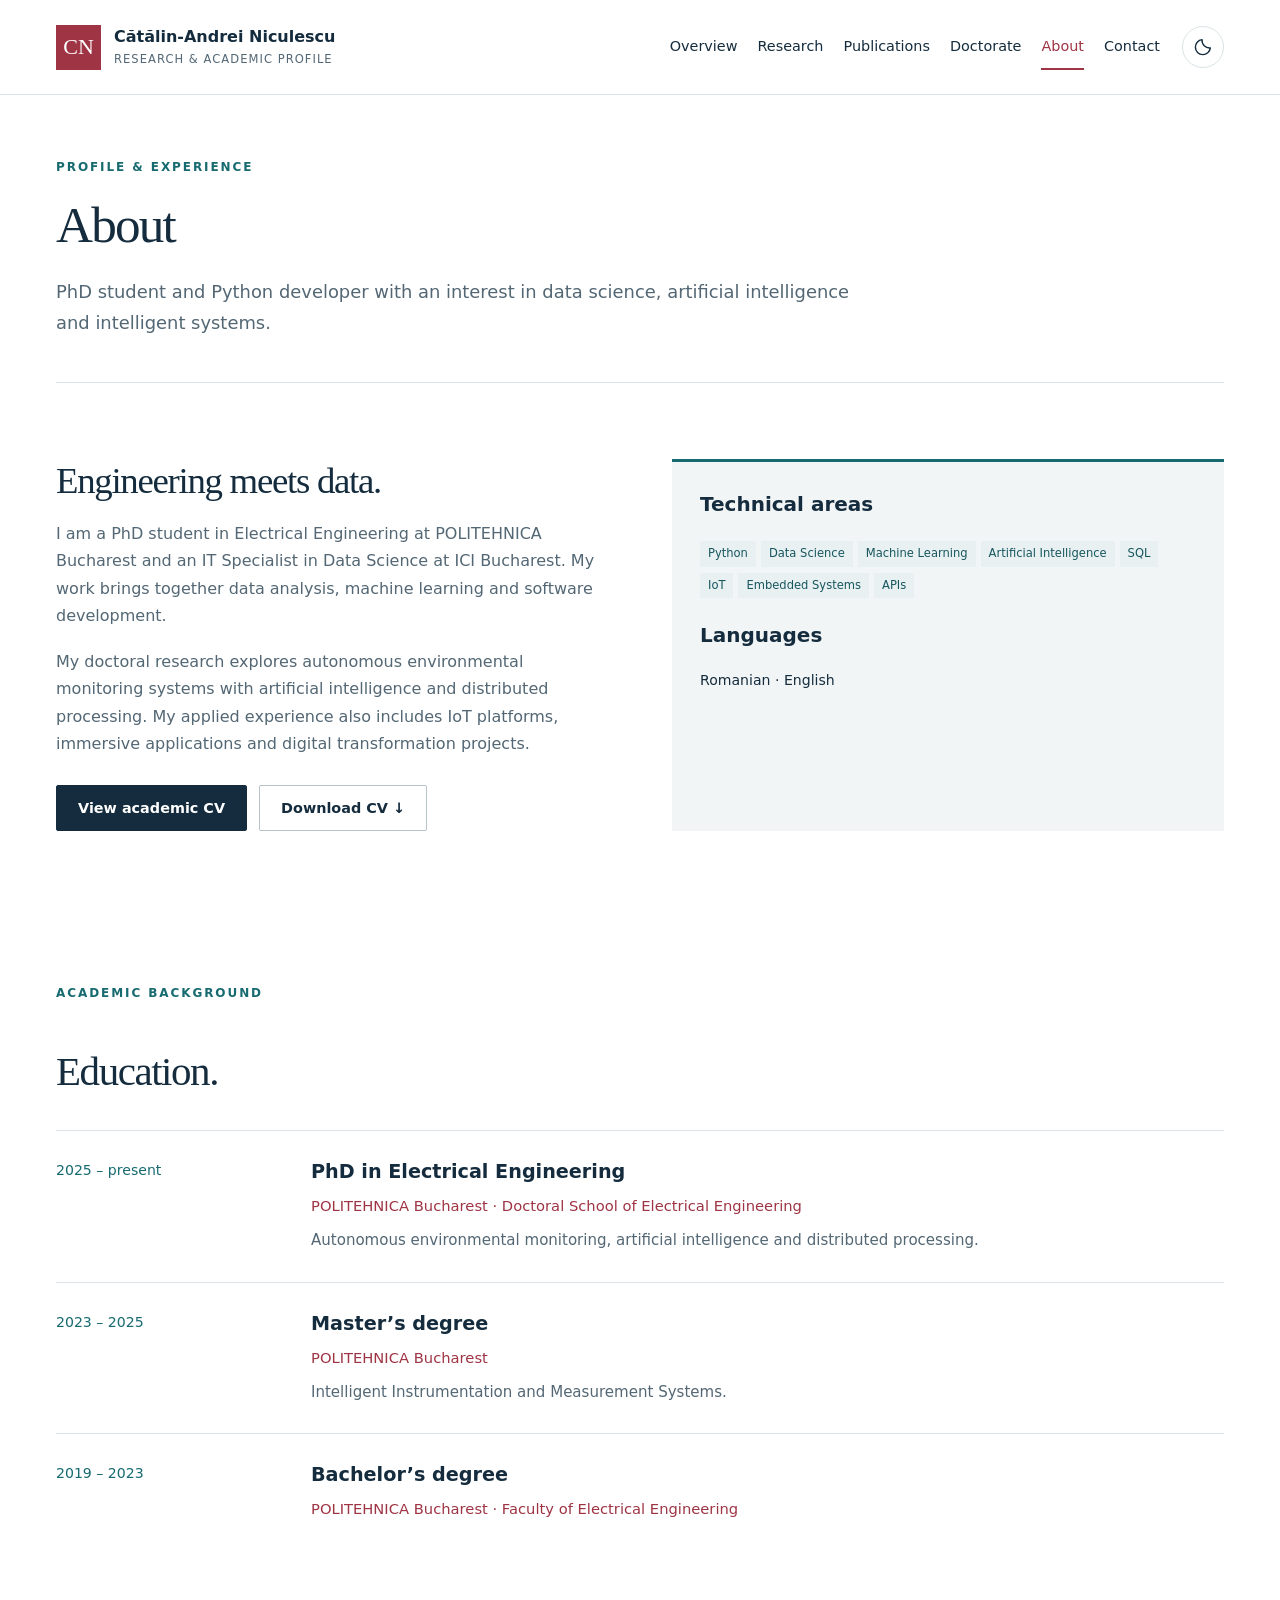
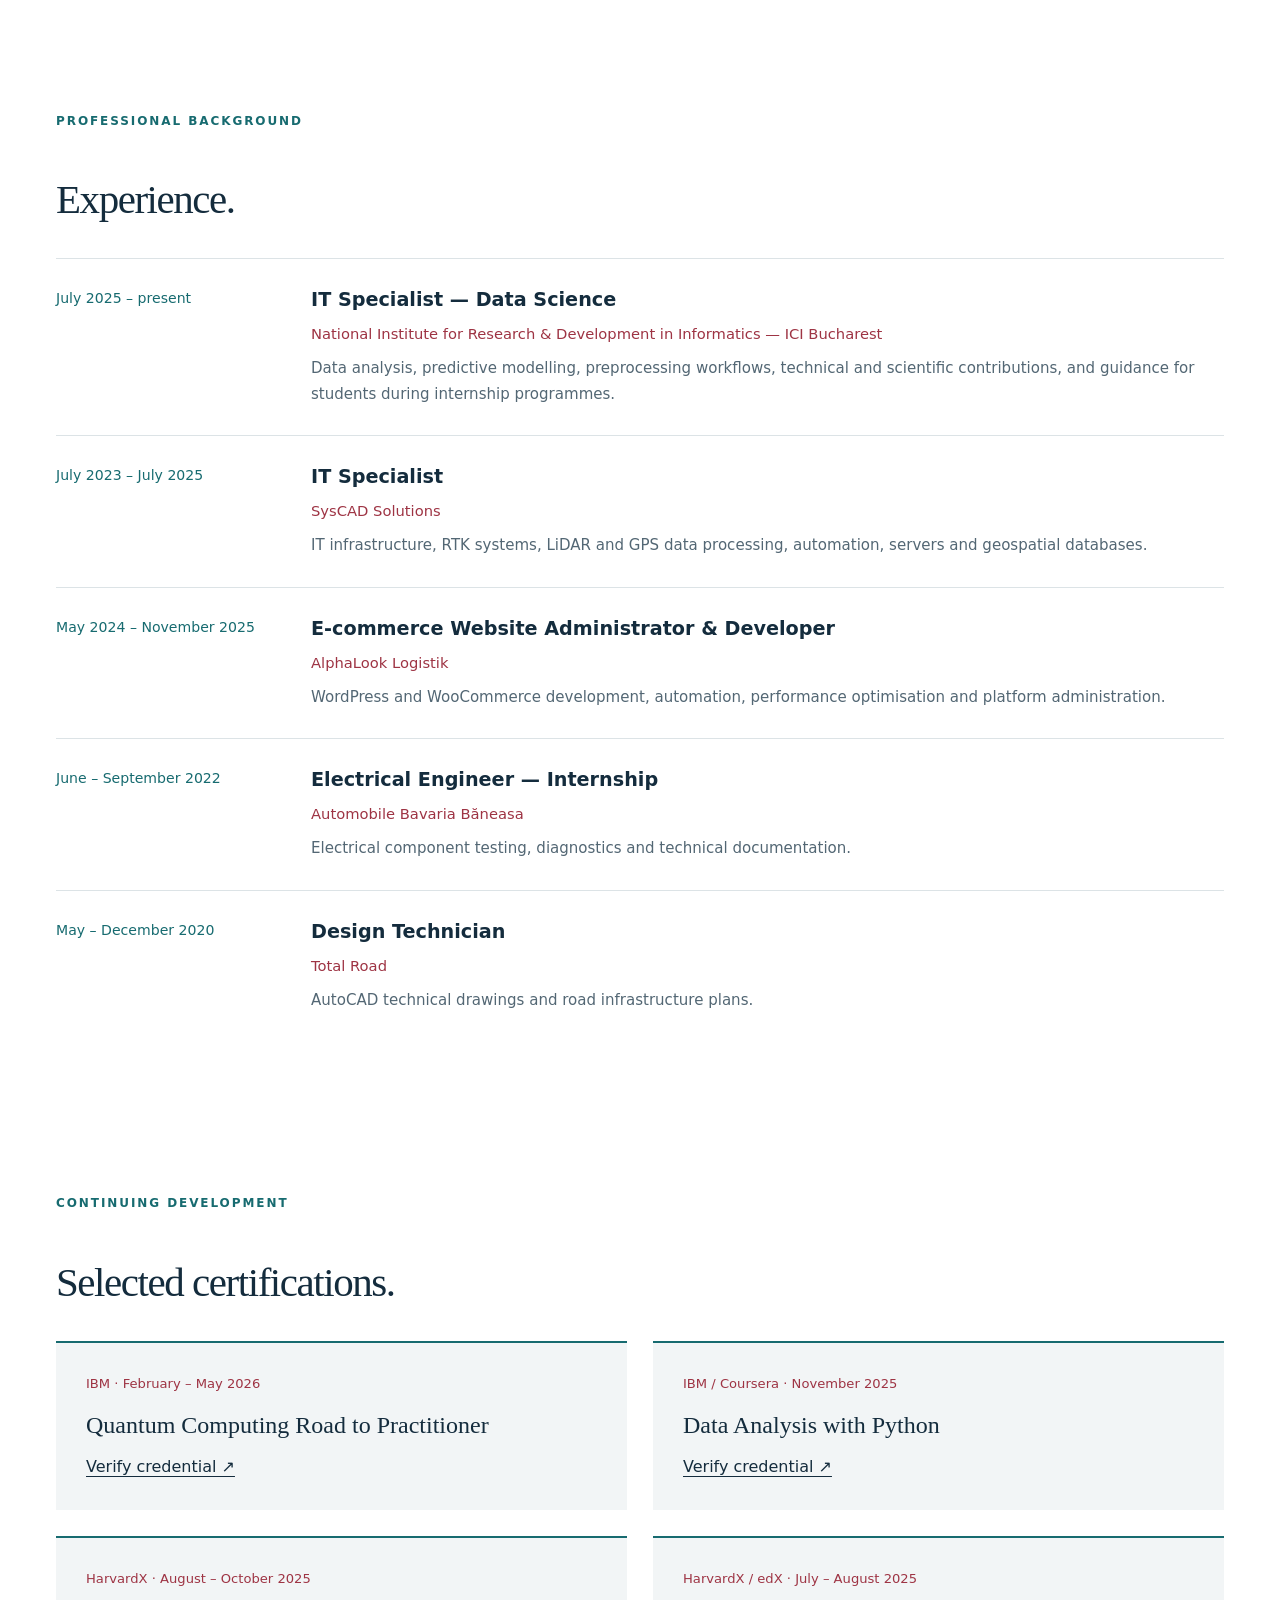
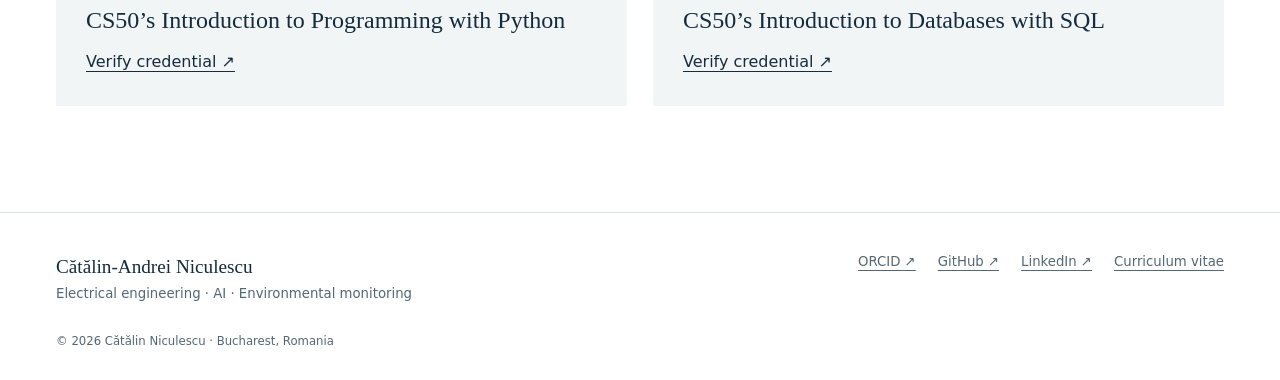
==== commit d0a19f97: "Add dark mode toggle" ====
--- a/docs/about.html
+++ b/docs/about.html
@@ -1,6 +1,7 @@
 <!doctype html>
-<html lang="en-GB"><head><meta charset="utf-8"><meta name="viewport" content="width=device-width, initial-scale=1"><meta name="description" content="About: Cătălin Niculescu, PhD student in Electrical Engineering and IT Specialist at ICI Bucharest."><title>About | Cătălin-Andrei Niculescu</title><link rel="icon" href="assets/favicon.svg" type="image/svg+xml"><link rel="stylesheet" href="styles.css"><script src="app.js" defer></script></head>
+<html lang="en-GB"><head><meta charset="utf-8"><meta name="viewport" content="width=device-width, initial-scale=1"><meta name="description" content="About: Cătălin Niculescu, PhD student in Electrical Engineering and IT Specialist at ICI Bucharest."><title>About | Cătălin-Andrei Niculescu</title><link rel="icon" href="assets/favicon.svg" type="image/svg+xml"><script src="theme-init.js?v=1"></script><link rel="stylesheet" href="styles.css"><link rel="stylesheet" href="theme.css?v=1"><script src="app.js?v=theme-1" defer></script></head>
 <body><a class="skip" href="#main">Skip to content</a>
-<header class="header"><div class="wrap header-inner"><a class="brand" href="index.html"><span class="monogram">CN</span><span class="brand-name">Cătălin-Andrei Niculescu<small>Research &amp; academic profile</small></span></a><button class="menu-toggle" aria-expanded="false" aria-controls="navigation" type="button">Menu</button><nav id="navigation" class="nav" aria-label="Main navigation"><a href="index.html">Overview</a><a href="research.html">Research</a><a href="publications.html">Publications</a><a href="doctorate.html">Doctorate</a><a href="about.html" aria-current="page">About</a><a href="contact.html">Contact</a></nav></div></header>
+<header class="header"><div class="wrap header-inner"><a class="brand" href="index.html"><span class="monogram">CN</span><span class="brand-name">Cătălin-Andrei Niculescu<small>Research &amp; academic profile</small></span></a><button class="theme-toggle" type="button" aria-label="Switch to dark mode" aria-pressed="false" title="Switch to dark mode"><svg class="icon-moon" viewBox="0 0 24 24" width="20" height="20" fill="none" stroke="currentColor" stroke-width="1.7" stroke-linecap="round" stroke-linejoin="round" aria-hidden="true" focusable="false"><path d="M20.8 13.1A9 9 0 0 1 10.9 3.2a9 9 0 1 0 9.9 9.9Z"/></svg><svg class="icon-sun" viewBox="0 0 24 24" width="20" height="20" fill="none" stroke="currentColor" stroke-width="1.7" stroke-linecap="round" stroke-linejoin="round" aria-hidden="true" focusable="false"><circle cx="12" cy="12" r="4"/><path d="M12 2v2m0 16v2M2 12h2m16 0h2M4.93 4.93l1.42 1.42m11.3 11.3 1.42 1.42M4.93 19.07l1.42-1.42m11.3-11.3 1.42-1.42"/></svg></button><button class="menu-toggle" aria-expanded="false" aria-controls="navigation" type="button">Menu</button><nav id="navigation" class="nav" aria-label="Main navigation"><a href="index.html">Overview</a><a href="research.html">Research</a><a href="publications.html">Publications</a><a href="doctorate.html">Doctorate</a><a href="about.html" aria-current="page">About</a><a href="contact.html">Contact</a></nav></div></header>
 <main id="main"><section class="wrap page-intro"><p class="eyebrow">Profile &amp; experience</p><h1>About</h1><p class="lead">PhD student and Python developer with an interest in data science, artificial intelligence and intelligent systems.</p></section><section class="section wrap two-col"><div class="prose"><h2>Engineering meets data.</h2><p>I am a PhD student in Electrical Engineering at POLITEHNICA Bucharest and an IT Specialist in Data Science at ICI Bucharest. My work brings together data analysis, machine learning and software development.</p><p>My doctoral research explores autonomous environmental monitoring systems with artificial intelligence and distributed processing. My applied experience also includes IoT platforms, immersive applications and digital transformation projects.</p><div class="buttons"><a class="button" href="cv.html">View academic CV</a><a class="button secondary" href="assets/CV_Niculescu_Catalin.pdf" download>Download CV ↓</a></div></div><div class="fact-panel"><h3>Technical areas</h3><p><span class="tag">Python</span><span class="tag">Data Science</span><span class="tag">Machine Learning</span><span class="tag">Artificial Intelligence</span><span class="tag">SQL</span><span class="tag">IoT</span><span class="tag">Embedded Systems</span><span class="tag">APIs</span></p><h3>Languages</h3><p>Romanian · English</p></div></section><section class="section wrap"><p class="eyebrow">Academic background</p><h2>Education.</h2><div class="timeline-row"><div class="date">2025 – present</div><div><h3>PhD in Electrical Engineering</h3><p class="org">POLITEHNICA Bucharest · Doctoral School of Electrical Engineering</p><p>Autonomous environmental monitoring, artificial intelligence and distributed processing.</p></div></div><div class="timeline-row"><div class="date">2023 – 2025</div><div><h3>Master’s degree</h3><p class="org">POLITEHNICA Bucharest</p><p>Intelligent Instrumentation and Measurement Systems.</p></div></div><div class="timeline-row"><div class="date">2019 – 2023</div><div><h3>Bachelor’s degree</h3><p class="org">POLITEHNICA Bucharest · Faculty of Electrical Engineering</p></div></div></section><section class="section wrap"><p class="eyebrow">Professional background</p><h2>Experience.</h2><div class="timeline-row"><div class="date">July 2025 – present</div><div><h3>IT Specialist — Data Science</h3><p class="org">National Institute for Research &amp; Development in Informatics — ICI Bucharest</p><p>Data analysis, predictive modelling, preprocessing workflows, technical and scientific contributions, and guidance for students during internship programmes.</p></div></div><div class="timeline-row"><div class="date">July 2023 – July 2025</div><div><h3>IT Specialist</h3><p class="org">SysCAD Solutions</p><p>IT infrastructure, RTK systems, LiDAR and GPS data processing, automation, servers and geospatial databases.</p></div></div><div class="timeline-row"><div class="date">May 2024 – November 2025</div><div><h3>E-commerce Website Administrator &amp; Developer</h3><p class="org">AlphaLook Logistik</p><p>WordPress and WooCommerce development, automation, performance optimisation and platform administration.</p></div></div><div class="timeline-row"><div class="date">June – September 2022</div><div><h3>Electrical Engineer — Internship</h3><p class="org">Automobile Bavaria Băneasa</p><p>Electrical component testing, diagnostics and technical documentation.</p></div></div><div class="timeline-row"><div class="date">May – December 2020</div><div><h3>Design Technician</h3><p class="org">Total Road</p><p>AutoCAD technical drawings and road infrastructure plans.</p></div></div></section><section class="section wrap"><p class="eyebrow">Continuing development</p><h2>Selected certifications.</h2><div class="course-list"><article class="course"><small>IBM · February – May 2026</small><h3>Quantum Computing Road to Practitioner</h3><a href="https://www.credly.com/badges/038b509b-4d91-49ab-8b34-48683d3fcb1f/linked_in_profile">Verify credential ↗</a></article><article class="course"><small>IBM / Coursera · November 2025</small><h3>Data Analysis with Python</h3><a href="https://coursera.org/verify/0F07CMJU3FM">Verify credential ↗</a></article><article class="course"><small>HarvardX · August – October 2025</small><h3>CS50’s Introduction to Programming with Python</h3><a href="https://cs50.harvard.edu/certificates/dea25fdb-5137-4205-8a76-9cec386d100c">Verify credential ↗</a></article><article class="course"><small>HarvardX / edX · July – August 2025</small><h3>CS50’s Introduction to Databases with SQL</h3><a href="https://courses.edx.org/certificates/6bea7779d0f944baaa584b8f89e5f75b">Verify credential ↗</a></article></div></section></main>
 <footer class="footer"><div class="wrap"><div class="footer-top"><div><strong>Cătălin-Andrei Niculescu</strong><br>Electrical engineering · AI · Environmental monitoring</div><nav aria-label="Academic profiles"><a href="https://orcid.org/0009-0007-1769-9398" rel="me">ORCID ↗</a><a href="https://github.com/Cata2509" rel="me">GitHub ↗</a><a href="https://www.linkedin.com/in/catalin-niculescu-092246294/" rel="me">LinkedIn ↗</a><a href="cv.html">Curriculum vitae</a></nav></div><div class="footer-bottom"><span>© 2026 Cătălin Niculescu · Bucharest, Romania</span></div></div></footer></body></html>
+
--- a/docs/theme.css
+++ b/docs/theme.css
@@ -0,0 +1,80 @@
+/* Theme controls and dark palette. Base layout stays in styles.css. */
+:root { color-scheme: light; }
+:root[data-theme="dark"] {
+  color-scheme: dark;
+  --ink: #e6edf3;
+  --muted: #afbeca;
+  --paper: #101923;
+  --subtle: #182633;
+  --line: #344956;
+  --accent: #f19aa7;
+  --teal: #7ed0c7;
+  --dark: #0b131b;
+}
+.header, .nav, .menu-toggle, .skip { background: var(--paper); }
+.header-inner > .brand { order: 1; }
+.header-inner > .nav { order: 2; margin-left: auto; }
+.header-inner > .theme-toggle { order: 3; }
+.header-inner > .menu-toggle { order: 4; }
+.theme-toggle {
+  display: inline-flex;
+  flex: 0 0 42px;
+  align-items: center;
+  justify-content: center;
+  width: 42px;
+  height: 42px;
+  padding: 0;
+  border: 1px solid var(--line);
+  border-radius: 50%;
+  color: var(--ink);
+  background: var(--paper);
+  cursor: pointer;
+}
+.theme-toggle:hover { color: var(--teal); border-color: var(--teal); background: var(--subtle); }
+.theme-toggle svg { display: block; pointer-events: none; }
+.theme-toggle .icon-sun { display: none; }
+[data-theme="dark"] .theme-toggle .icon-sun { display: block; }
+[data-theme="dark"] .theme-toggle .icon-moon { display: none; }
+[data-theme="dark"] .monogram { background: #9e3444; color: #fff; }
+[data-theme="dark"] .hero-portrait { border-color: var(--line); }
+[data-theme="dark"] .profile-links a { border-color: var(--line); }
+[data-theme="dark"] .filters input,
+[data-theme="dark"] .filters select { background: var(--paper); color: var(--ink); border-color: var(--line); }
+[data-theme="dark"] .button { background: #9cd7ce; border-color: #9cd7ce; color: #10202b; }
+[data-theme="dark"] .button:hover { background: var(--accent); border-color: var(--accent); color: #10202b; }
+[data-theme="dark"] .button.secondary { background: transparent; border-color: #617787; color: var(--ink); }
+[data-theme="dark"] .button.secondary:hover { background: #20313f; border-color: var(--teal); color: var(--teal); }
+[data-theme="dark"] .tag { background: #213c42; color: #a8e8df; }
+@media (max-width: 740px) {
+  .header-inner { gap: 10px; }
+  .header-inner > .theme-toggle { margin-left: auto; }
+  .header-inner > .nav { margin-left: 0; }
+  .brand { min-width: 0; gap: 10px; }
+  .brand .brand-name { white-space: normal; min-width: 0; }
+  .brand small { font-size: .55rem; letter-spacing: .04em; }
+  .menu-toggle { flex-shrink: 0; padding: 6px 10px; }
+  .nav { box-shadow: 0 6px 12px #0002; }
+}
+@media (max-width: 400px) {
+  .header-inner { gap: 8px; }
+  .brand { gap: 8px; }
+  .brand .brand-name { font-size: .72rem; }
+  .brand small { display: none; }
+  .monogram { width: 32px; height: 32px; font-size: 18px; flex-shrink: 0; }
+  .hero h1 { font-size: clamp(2.05rem, 9.8vw, 2.8rem); }
+}
+@media print {
+  :root[data-theme="dark"] {
+    color-scheme: light !important;
+    --ink: #142c3d;
+    --muted: #536774;
+    --paper: #fff;
+    --subtle: #f2f5f6;
+    --line: #dce3e6;
+    --accent: #9e3444;
+    --teal: #176b70;
+    --dark: #142f40;
+  }
+  .theme-toggle { display: none !important; }
+  [data-theme="dark"] .tag { background: #e8f0f1; color: #17565e; }
+}
